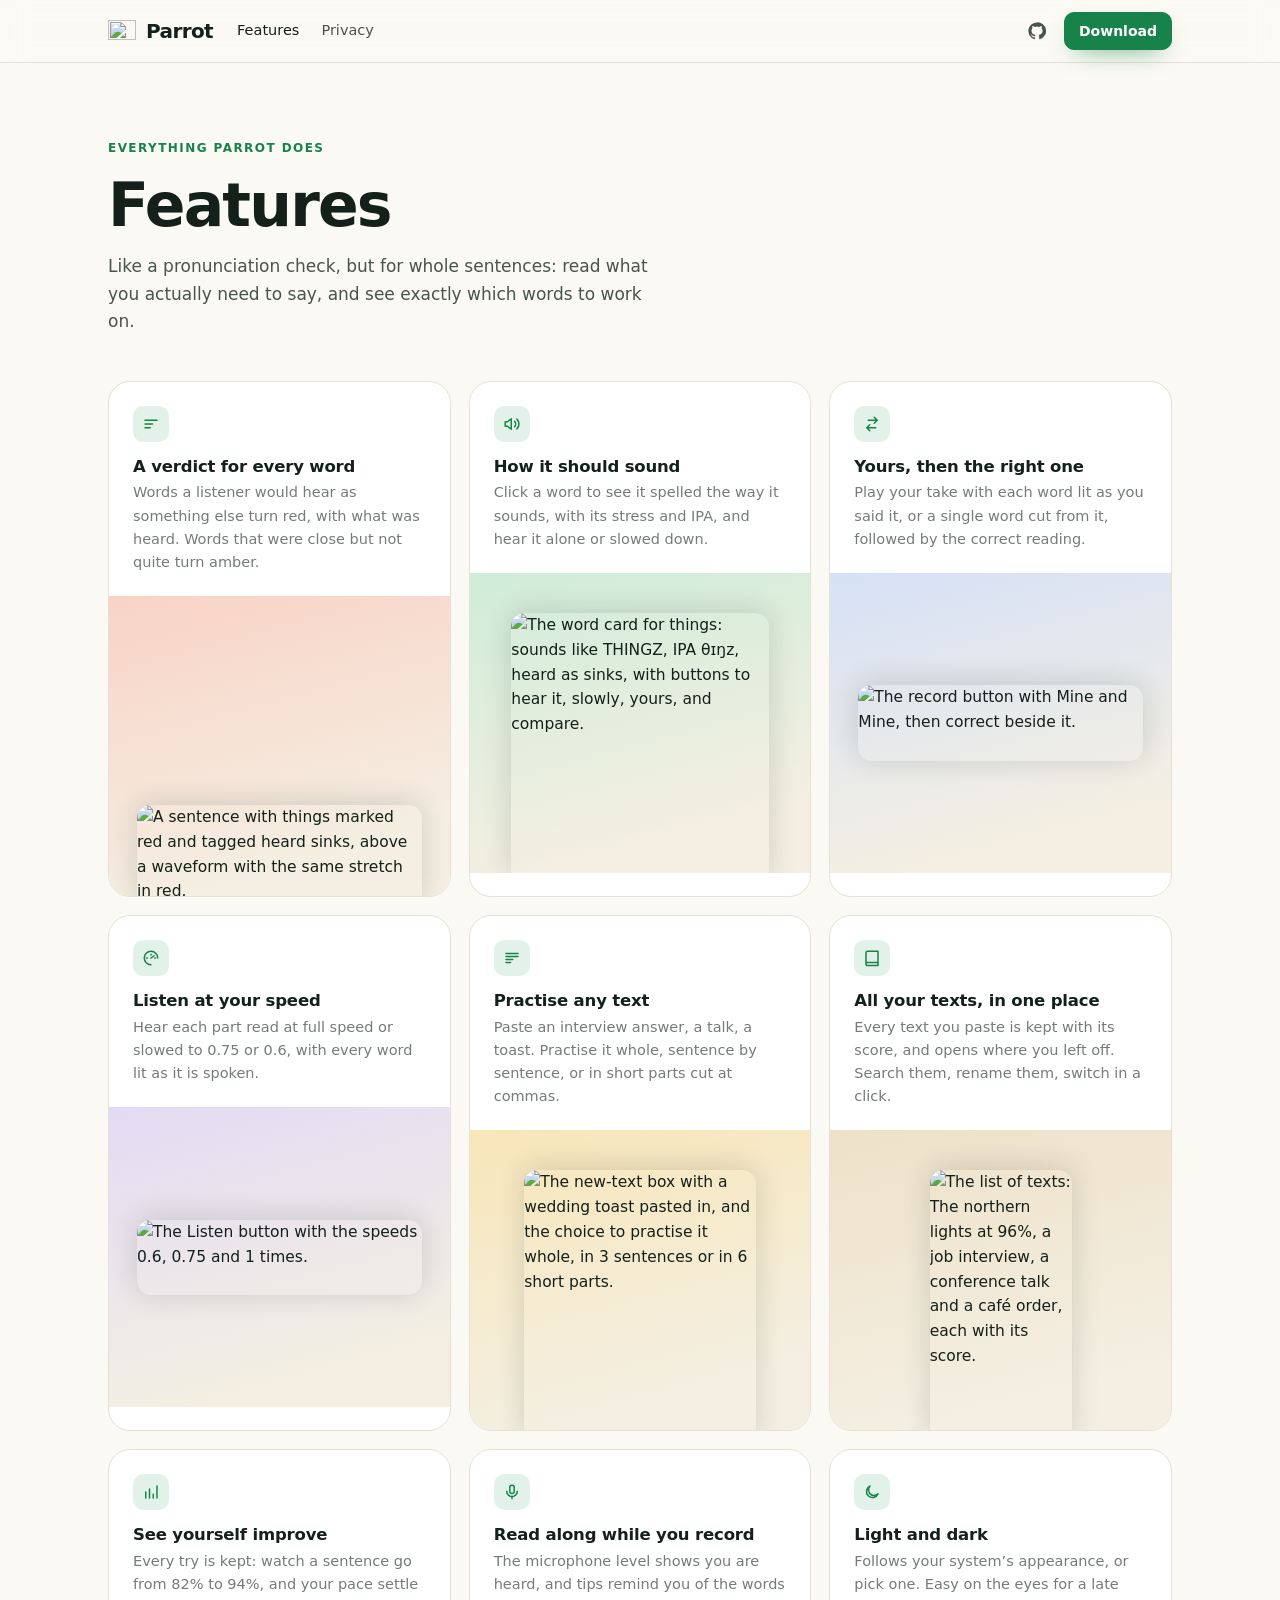
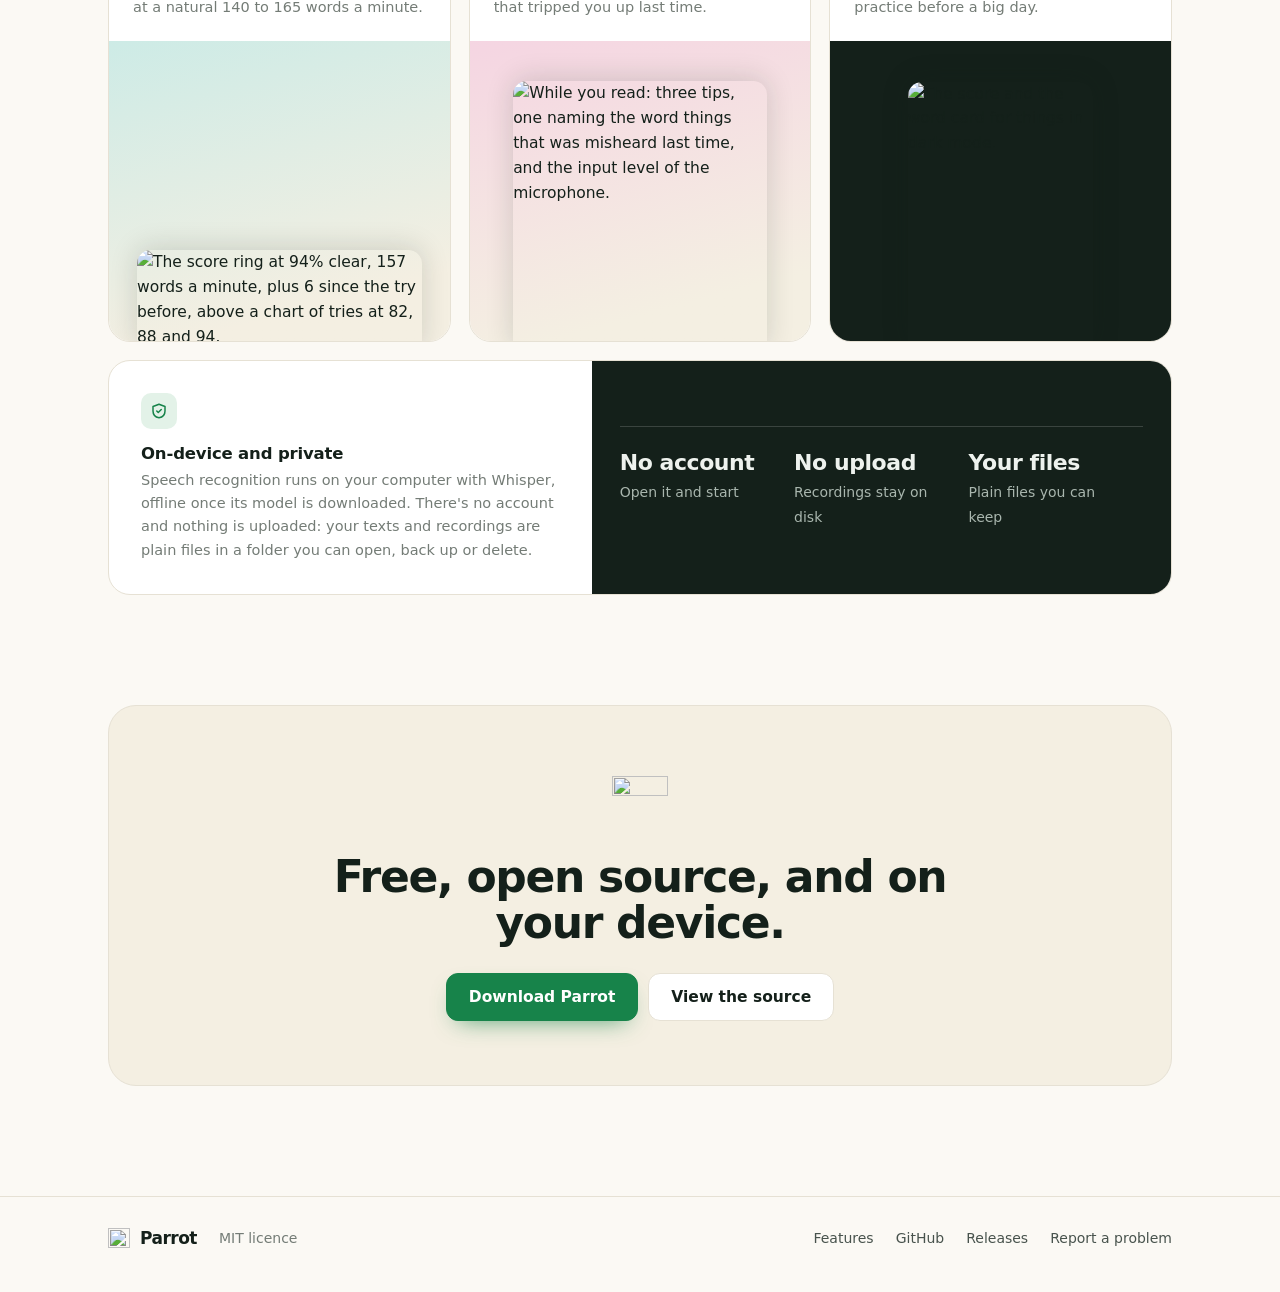
==== docs/features/index.html @ 2d0671bb "docs: Explain the first-open warnings on the site The installers are unsigned, so macOS Gatekeeper a" ====
<!doctype html>
<html lang="en">
<head>
<meta charset="utf-8">
<meta name="viewport" content="width=device-width, initial-scale=1">
<title>Features — Parrot</title>
<meta name="description" content="Everything Parrot does: a word-by-word check of your reading, how each word should sound, your take next to the correct one, any text you paste, your progress, and on-device transcription.">
<meta property="og:title" content="Parrot features">
<meta property="og:image" content="https://qwertymuzaffar.github.io/parrot/practice.webp">
<link rel="icon" type="image/png" href="../favicon.png">
<link rel="apple-touch-icon" href="../apple-touch-icon.png">
<link rel="preload" href="../fonts/dm-sans.woff2" as="font" type="font/woff2" crossorigin>
<link rel="stylesheet" href="../site.css?v=3">
</head>
<body>
<header class="nav">
  <div class="wrap">
    <a class="brand" href="../"><img src="../logo.svg" width="28" height="28" alt=""> Parrot</a>
    <nav class="links" aria-label="Main">
      <a href="./" aria-current="page">Features</a>
      <a href="../#private">Privacy</a>
    </nav>
    <div class="end">
      <a class="icon-link" href="https://github.com/qwertymuzaffar/parrot" aria-label="Parrot on GitHub">
        <svg width="18" height="18" viewBox="0 0 24 24" fill="currentColor" aria-hidden="true"><path d="M12 .5a11.5 11.5 0 0 0-3.64 22.41c.58.1.79-.25.79-.56v-2c-3.2.7-3.88-1.37-3.88-1.37-.53-1.33-1.28-1.69-1.28-1.69-1.05-.71.08-.7.08-.7 1.16.08 1.77 1.19 1.77 1.19 1.03 1.77 2.71 1.26 3.37.96.1-.75.4-1.26.73-1.55-2.56-.29-5.25-1.28-5.25-5.69 0-1.26.45-2.29 1.19-3.1-.12-.29-.52-1.46.11-3.05 0 0 .97-.31 3.17 1.18a11 11 0 0 1 5.77 0c2.2-1.49 3.17-1.18 3.17-1.18.63 1.59.23 2.76.11 3.05.74.81 1.19 1.84 1.19 3.1 0 4.42-2.69 5.39-5.26 5.68.41.36.78 1.06.78 2.14v3.17c0 .31.21.67.8.56A11.5 11.5 0 0 0 12 .5z"/></svg>
      </a>
      <a class="btn green small" href="../#download">Download</a>
    </div>
  </div>
</header>

<main class="wrap">
  <div class="page-head">
    <span class="eyebrow">Everything Parrot does</span>
    <h1>Features</h1>
    <p class="sub">Like a pronunciation check, but for whole sentences: read what you actually need to say, and see exactly which words to work on.</p>
  </div>

  <div class="cards">
    <article class="card">
      <div class="text">
        <div class="ico"><svg width="18" height="18" viewBox="0 0 24 24" fill="none" stroke="currentColor" stroke-width="2" stroke-linecap="round" stroke-linejoin="round" aria-hidden="true"><path d="M4 7h16M4 12h10M4 17h7"/></svg></div>
        <h3>A verdict for every word</h3>
        <p>Words a listener would hear as something else turn red, with what was heard. Words that were close but not quite turn amber.</p>
      </div>
      <div class="art coral"><img src="words.webp" width="1194 1164" height="" alt="A sentence with things marked red and tagged heard sinks, above a waveform with the same stretch in red." loading="lazy"></div>
    </article>
    <article class="card">
      <div class="text">
        <div class="ico"><svg width="18" height="18" viewBox="0 0 24 24" fill="none" stroke="currentColor" stroke-width="2" stroke-linecap="round" stroke-linejoin="round" aria-hidden="true"><path d="M11 5 6 9H3v6h3l5 4z"/><path d="M15.5 8.5a5 5 0 0 1 0 7M18.5 5.5a9 9 0 0 1 0 13"/></svg></div>
        <h3>How it should sound</h3>
        <p>Click a word to see it spelled the way it sounds, with its stress and IPA, and hear it alone or slowed down.</p>
      </div>
      <div class="art green"><img src="sounds.webp" width="1014" height="1056" alt="The word card for things: sounds like THINGZ, IPA θɪŋz, heard as sinks, with buttons to hear it, slowly, yours, and compare." loading="lazy"></div>
    </article>
    <article class="card">
      <div class="text">
        <div class="ico"><svg width="18" height="18" viewBox="0 0 24 24" fill="none" stroke="currentColor" stroke-width="2" stroke-linecap="round" stroke-linejoin="round" aria-hidden="true"><path d="M7 7h12m-4-4 4 4-4 4M17 17H5m4 4-4-4 4-4"/></svg></div>
        <h3>Yours, then the right one</h3>
        <p>Play your take with each word lit as you said it, or a single word cut from it, followed by the correct reading.</p>
      </div>
      <div class="art blue middle"><img src="compare.webp" width="1233" height="330" alt="The record button with Mine and Mine, then correct beside it." loading="lazy"></div>
    </article>
    <article class="card">
      <div class="text">
        <div class="ico"><svg width="18" height="18" viewBox="0 0 24 24" fill="none" stroke="currentColor" stroke-width="2" stroke-linecap="round" stroke-linejoin="round" aria-hidden="true"><path d="M12 21a9 9 0 1 1 9-9"/><path d="m12 12 4-3"/><path d="M12 7v1M7 12H6M17 12h1"/></svg></div>
        <h3>Listen at your speed</h3>
        <p>Hear each part read at full speed or slowed to 0.75 or 0.6, with every word lit as it is spoken.</p>
      </div>
      <div class="art lilac middle"><img src="speed.webp" width="870" height="228" alt="The Listen button with the speeds 0.6, 0.75 and 1 times." loading="lazy"></div>
    </article>
    <article class="card">
      <div class="text">
        <div class="ico"><svg width="18" height="18" viewBox="0 0 24 24" fill="none" stroke="currentColor" stroke-width="2" stroke-linecap="round" stroke-linejoin="round" aria-hidden="true"><path d="M4 6h16M4 10h16M4 14h9M4 18h6"/></svg></div>
        <h3>Practise any text</h3>
        <p>Paste an interview answer, a talk, a toast. Practise it whole, sentence by sentence, or in short parts cut at commas.</p>
      </div>
      <div class="art amber"><img src="texts.webp" width="1332" height="1542" alt="The new-text box with a wedding toast pasted in, and the choice to practise it whole, in 3 sentences or in 6 short parts." loading="lazy"></div>
    </article>
    <article class="card">
      <div class="text">
        <div class="ico"><svg width="18" height="18" viewBox="0 0 24 24" fill="none" stroke="currentColor" stroke-width="2" stroke-linecap="round" stroke-linejoin="round" aria-hidden="true"><path d="M4 19.5V5a2 2 0 0 1 2-2h14v15H6a2 2 0 0 0-2 2zm0 0A2 2 0 0 0 6 22h14v-4"/></svg></div>
        <h3>All your texts, in one place</h3>
        <p>Every text you paste is kept with its score, and opens where you left off. Search them, rename them, switch in a click.</p>
      </div>
      <div class="art sand"><img src="library.webp" width="705" height="1330" alt="The list of texts: The northern lights at 96%, a job interview, a conference talk and a café order, each with its score." loading="lazy"></div>
    </article>
    <article class="card">
      <div class="text">
        <div class="ico"><svg width="18" height="18" viewBox="0 0 24 24" fill="none" stroke="currentColor" stroke-width="2" stroke-linecap="round" stroke-linejoin="round" aria-hidden="true"><path d="M5 20V12M10 20V8M15 20v-5M20 20V4"/></svg></div>
        <h3>See yourself improve</h3>
        <p>Every try is kept: watch a sentence go from 82% to 94%, and your pace settle at a natural 140 to 165 words a minute.</p>
      </div>
      <div class="art teal"><img src="progress.webp" width="1014 883" height="" alt="The score ring at 94% clear, 157 words a minute, plus 6 since the try before, above a chart of tries at 82, 88 and 94." loading="lazy"></div>
    </article>
    <article class="card">
      <div class="text">
        <div class="ico"><svg width="18" height="18" viewBox="0 0 24 24" fill="none" stroke="currentColor" stroke-width="2" stroke-linecap="round" stroke-linejoin="round" aria-hidden="true"><rect x="9" y="3" width="6" height="11" rx="3"/><path d="M5 11a7 7 0 0 0 14 0M12 18v3"/></svg></div>
        <h3>Read along while you record</h3>
        <p>The microphone level shows you are heard, and tips remind you of the words that tripped you up last time.</p>
      </div>
      <div class="art pink"><img src="recording.webp" width="1014" height="1071" alt="While you read: three tips, one naming the word things that was misheard last time, and the input level of the microphone." loading="lazy"></div>
    </article>
    <article class="card">
      <div class="text">
        <div class="ico"><svg width="18" height="18" viewBox="0 0 24 24" fill="none" stroke="currentColor" stroke-width="2" stroke-linecap="round" stroke-linejoin="round" aria-hidden="true"><path d="M20 14.5A8 8 0 1 1 9.5 4a6.5 6.5 0 0 0 10.5 10.5z"/></svg></div>
        <h3>Light and dark</h3>
        <p>Follows your system’s appearance, or pick one. Easy on the eyes for a late practice before a big day.</p>
      </div>
      <div class="art night"><img src="dark.webp" width="1014" height="1464" alt="The score and the word card for things in dark mode." loading="lazy"></div>
    </article>
    <article class="card wide">
      <div class="text">
        <div class="ico"><svg width="18" height="18" viewBox="0 0 24 24" fill="none" stroke="currentColor" stroke-width="2" stroke-linecap="round" stroke-linejoin="round" aria-hidden="true"><path d="M12 3 4 6v6c0 5 3.4 8.3 8 9 4.6-.7 8-4 8-9V6z"/><path d="m9 12 2 2 4-4"/></svg></div>
        <h3>On-device and private</h3>
        <p>Speech recognition runs on your computer with Whisper, offline once its model is downloaded. There's no account and nothing is uploaded: your texts and recordings are plain files in a folder you can open, back up or delete.</p>
      </div>
      <div class="art night private">
        <div class="facts">
          <div><b>No account</b><span>Open it and start</span></div>
          <div><b>No upload</b><span>Recordings stay on disk</span></div>
          <div><b>Your files</b><span>Plain files you can keep</span></div>
        </div>
      </div>
    </article>
  </div>

  <div class="closing">
    <img src="../logo.svg" width="56" height="56" alt="">
    <h2>Free, open source, and on your device.</h2>
    <div class="actions">
      <a class="btn green" href="../#download">Download Parrot</a>
      <a class="btn" href="https://github.com/qwertymuzaffar/parrot">View the source</a>
    </div>
  </div>
</main>

<footer>
  <div class="wrap">
    <a class="brand" href="../"><img src="../logo.svg" width="22" height="22" alt=""> Parrot</a>
    <span>MIT licence</span>
    <span class="grow"></span>
    <a href="./">Features</a>
    <a href="https://github.com/qwertymuzaffar/parrot">GitHub</a>
    <a href="https://github.com/qwertymuzaffar/parrot/releases">Releases</a>
    <a href="https://github.com/qwertymuzaffar/parrot/issues">Report a problem</a>
  </div>
</footer>
</body>
</html>
---- docs/site.css ----
/* Parrot's site. The look comes from the logo: the cream of its tile, its green sound bars, and the red of a word
   that came out wrong. Quiet type (DM Sans, served with the site: no third-party requests), thin lines and one
   strong button; the product shows itself in a live demo. */

@font-face {
  font-family: 'DM Sans';
  src: url('fonts/dm-sans.woff2') format('woff2');
  font-weight: 100 1000;
  font-display: swap;
}

:root {
  --bg: #fbf9f4;
  --cream: #f4efe2;
  --surface: #ffffff;
  --ink: #14201a;
  --ink-2: #48534d;
  --muted: #747c76;
  --line: #e6e1d4;
  --green: #17834a;
  --green-ink: #ffffff;
  --green-soft: #e3f2e8;
  --red: #b3261e;
  --red-soft: #fce3e0;
  --amber: #e0a21a;
  --amber-soft: #fdf0cf;
  --now: #ffe27a;
  --band: #14201a;
  --band-ink: #eef2ee;
  --band-2: #a9b6ae;
  --display: 'DM Sans', system-ui, sans-serif;
  --font: 'DM Sans', system-ui, -apple-system, sans-serif;
  --mono: ui-monospace, SFMono-Regular, Menlo, monospace;
  color-scheme: light;
}
@media (prefers-color-scheme: dark) {
  :root {
    --bg: #0f1411;
    --cream: #161c18;
    --surface: #1b221d;
    --ink: #ecefec;
    --ink-2: #b6bfb9;
    --muted: #8a938d;
    --line: #2a322d;
    --green: #3cc777;
    --green-ink: #06200f;
    --green-soft: #16301f;
    --red: #ff8a80;
    --red-soft: #401b18;
    --amber: #e0a21a;
    --amber-soft: #3a2c0e;
    --band: #0a0d0b;
    --band-ink: #ecefec;
    --band-2: #8a938d;
    color-scheme: dark;
  }
}

* { box-sizing: border-box; }
html { scroll-behavior: smooth; }
body { margin: 0; background: var(--bg); color: var(--ink); font: 15.5px/1.6 var(--font); -webkit-font-smoothing: antialiased; }
a { color: inherit; }
img { display: block; max-width: 100%; height: auto; }
h1, h2, h3 { font-family: var(--display); font-weight: 600; letter-spacing: -0.03em; margin: 0; line-height: 1.06; }
.wrap { max-width: 1120px; margin: 0 auto; padding: 0 16px; }
@media (min-width: 720px) { .wrap { padding: 0 28px; } }
.eyebrow { display: inline-flex; align-items: center; gap: 8px; font-size: 12px; letter-spacing: 0.12em; text-transform: uppercase; color: var(--green); font-weight: 600; }
.sub { color: var(--ink-2); font-size: 17px; }

/* nav */
.nav { position: sticky; top: 0; z-index: 10; background: color-mix(in srgb, var(--bg) 85%, transparent); backdrop-filter: saturate(1.3) blur(12px); -webkit-backdrop-filter: saturate(1.3) blur(12px); border-bottom: 1px solid var(--line); }
.nav .wrap { display: flex; align-items: center; gap: 24px; height: 62px; }
.brand { display: flex; align-items: center; gap: 10px; text-decoration: none; font-family: var(--display); font-weight: 650; font-size: 20px; letter-spacing: -0.03em; }
.nav .links { display: flex; gap: 22px; }
.nav .links a { text-decoration: none; color: var(--ink-2); font-size: 14.5px; }
.nav .links a:hover, .nav .links a[aria-current] { color: var(--ink); }
.nav .end { margin-left: auto; display: flex; align-items: center; gap: 8px; }
.icon-link { display: grid; place-items: center; width: 38px; height: 38px; border-radius: 10px; color: var(--ink-2); }
.icon-link:hover { background: var(--cream); color: var(--ink); }
@media (max-width: 600px) { .nav .links { display: none; } }

/* buttons */
.btn { display: inline-flex; align-items: center; justify-content: center; gap: 9px; height: 48px; padding: 0 22px; border-radius: 12px; font-weight: 600; font-size: 15.5px; text-decoration: none; border: 1px solid var(--line); background: var(--surface); color: var(--ink); white-space: nowrap; transition: transform 0.15s, filter 0.15s, border-color 0.15s; cursor: pointer; }
.btn:hover { border-color: color-mix(in srgb, var(--ink) 30%, var(--line)); }
.btn.green { background: var(--green); border-color: var(--green); color: var(--green-ink); box-shadow: 0 10px 24px -12px color-mix(in srgb, var(--green) 80%, transparent); }
.btn.green:hover { filter: brightness(1.06); transform: translateY(-1px); }
.btn.small { height: 38px; padding: 0 14px; font-size: 14px; border-radius: 10px; }
.btn.dark { background: var(--ink); border-color: var(--ink); color: var(--bg); }

/* hero: words on the left, the live demo on the right */
.hero { display: grid; grid-template-columns: minmax(0, 1fr); gap: 48px; align-items: center; padding: 64px 0 40px; }
@media (min-width: 980px) { .hero { grid-template-columns: minmax(0, 0.92fr) minmax(0, 1.08fr); padding: 88px 0 150px; } }
.hero h1 { font-size: clamp(46px, 6.6vw, 76px); margin-top: 16px; }
.hero .sub { margin: 20px 0 0; max-width: 470px; font-size: clamp(16.5px, 1.8vw, 18.5px); }
.hero .actions { display: flex; flex-wrap: wrap; gap: 10px; margin-top: 30px; }
.hero .meta { display: flex; flex-wrap: wrap; gap: 6px 16px; margin-top: 18px; font-size: 13.5px; color: var(--muted); }
.hero .meta span { display: inline-flex; align-items: center; gap: 6px; }
.hero .meta i { width: 6px; height: 6px; border-radius: 50%; background: var(--green); }
.mark { position: relative; display: inline-block; background: var(--red-soft); box-shadow: inset 0 -4px 0 var(--red); border-radius: 12px; padding: 0 8px; }
.mark small { position: absolute; left: 6px; top: -20px; font: 600 12px/1.6 var(--font); letter-spacing: 0.01em; color: #fff; background: var(--red); border-radius: 7px; padding: 0 8px; white-space: nowrap; }
@media (prefers-color-scheme: dark) { .mark small { color: #2a0a08; } }

/* the live demo: the app's sentence card, playing a try */
.demo { position: relative; background: var(--surface); border: 1px solid var(--line); border-radius: 24px; padding: 26px 26px 22px; box-shadow: 0 1px 2px rgba(20, 32, 26, 0.05), 0 30px 70px -30px rgba(20, 32, 26, 0.35); }
.demo .top { display: flex; align-items: center; gap: 10px; font-size: 13px; color: var(--muted); min-height: 22px; }
.demo .top .dot { width: 9px; height: 9px; border-radius: 50%; background: var(--red); animation: blink 1s infinite; }
.demo .top b { color: var(--ink); font-weight: 600; }
.demo .top .grow { flex: 1; }
.demo .ring { display: none; align-items: center; gap: 8px; font-weight: 600; color: var(--green); }
.demo.done .ring { display: inline-flex; }
.demo.done .top .dot { display: none; }
@keyframes blink { 50% { opacity: 0.25; } }
.demo .sentence { font-family: var(--display); font-size: clamp(22px, 2.5vw, 29px); font-weight: 500; line-height: 1.55; letter-spacing: -0.015em; margin: 26px 0 18px; display: flex; flex-wrap: wrap; gap: 4px 6px; }
.demo .w { position: relative; border-radius: 8px; padding: 0 3px; cursor: pointer; transition: background 0.15s, box-shadow 0.15s; }
.demo .w:hover { background: var(--cream); }
.demo .w.now { background: var(--now); color: #14201a; }
.demo .w.unclear { background: var(--amber-soft); box-shadow: inset 0 -3px 0 var(--amber); }
.demo .w.wrong { background: var(--red-soft); box-shadow: inset 0 -3px 0 var(--red); }
.demo .w .tag { position: absolute; left: -2px; top: -17px; font: 700 11px/1.5 var(--font); color: #fff; background: var(--red); border-radius: 6px; padding: 0 7px; white-space: nowrap; opacity: 0; transform: translateY(4px); transition: opacity 0.25s, transform 0.25s; pointer-events: none; }
.demo .w.wrong .tag { opacity: 1; transform: none; }
@media (prefers-color-scheme: dark) { .demo .w .tag { color: #2a0a08; } }
.demo .bars { display: flex; align-items: center; gap: 3px; height: 46px; }
.demo .bars span { flex: 1; min-width: 2px; height: 6px; border-radius: 3px; background: var(--line); transition: height 0.12s, background 0.3s; }
.demo .bars span.live { background: var(--green); }
.demo .bars span.took { background: color-mix(in srgb, var(--muted) 45%, var(--line)); }
.demo .bars span.bad { background: var(--red); }
.demo .bars span.off { background: var(--amber); }
.demo .card { position: absolute; right: 22px; top: calc(100% - 22px); width: 250px; background: var(--surface); border: 1px solid var(--line); border-radius: 18px; padding: 16px 18px; box-shadow: 0 24px 50px -20px rgba(20, 32, 26, 0.45); opacity: 0; transform: translateY(10px) scale(0.98); transition: opacity 0.3s, transform 0.3s; pointer-events: none; }
.demo.carded .card { opacity: 1; transform: none; pointer-events: auto; }
.demo .card .h { display: flex; align-items: center; gap: 8px; }
.demo .card .h b { font-family: var(--display); font-size: 24px; letter-spacing: -0.02em; }
.demo .card .pill { font-size: 11.5px; font-weight: 700; color: var(--red); background: var(--red-soft); border-radius: 99px; padding: 1px 8px; }
.demo .card .k { margin-top: 8px; font-size: 11px; letter-spacing: 0.08em; text-transform: uppercase; color: var(--muted); font-weight: 600; }
.demo .card .s { font-size: 21px; font-weight: 500; }
.demo .card .s strong { color: var(--green); font-weight: 800; }
.demo .card .ipa { color: var(--muted); font-size: 14px; }
.demo .card button { margin-top: 10px; width: 100%; height: 38px; border-radius: 10px; border: 0; background: var(--green); color: var(--green-ink); font: 600 14px var(--font); display: inline-flex; align-items: center; justify-content: center; gap: 8px; cursor: pointer; }
@media (max-width: 979px) { .demo { margin-bottom: 170px; } .demo .card { right: 12px; } }

/* the logo's sound bars, as a divider */
.wave { height: 40px; background: url('wave.svg') center / 100% 100% no-repeat; opacity: 0.8; }

/* the real app */
.shot { padding: 56px 0 0; }
.shot .frame { border-radius: 22px; padding: 12px; background: var(--cream); border: 1px solid var(--line); }
.shot .frame img { border-radius: 14px; box-shadow: 0 20px 50px -24px rgba(20, 32, 26, 0.4); }
.legend { display: grid; grid-template-columns: repeat(auto-fit, minmax(220px, 1fr)); gap: 14px 28px; margin-top: 22px; font-size: 14.5px; color: var(--ink-2); }
.legend div { display: flex; gap: 10px; align-items: baseline; }
.legend i { flex-shrink: 0; width: 12px; height: 12px; border-radius: 4px; transform: translateY(1px); }
.legend .r { background: var(--red); } .legend .a { background: var(--amber); } .legend .g { background: var(--green); }

/* features as alternating rows */
.rows { padding-top: 110px; display: flex; flex-direction: column; gap: 96px; }
.row { display: grid; grid-template-columns: minmax(0, 1fr); gap: 32px; align-items: center; }
@media (min-width: 900px) { .row { grid-template-columns: minmax(0, 1fr) minmax(0, 1fr); gap: 64px; } .row.flip .pic { order: 2; } }
.row h2 { font-size: clamp(30px, 3.6vw, 40px); margin-top: 12px; }
.row p { color: var(--ink-2); margin: 14px 0 0; font-size: 16.5px; max-width: 470px; }
.row ul { list-style: none; padding: 0; margin: 18px 0 0; display: flex; flex-direction: column; gap: 8px; color: var(--ink-2); font-size: 15px; }
.row li { display: flex; gap: 10px; }
.row li::before { content: ''; flex-shrink: 0; width: 18px; height: 18px; margin-top: 3px; border-radius: 6px; background: var(--green-soft) url("data:image/svg+xml,%3Csvg xmlns='http://www.w3.org/2000/svg' viewBox='0 0 24 24' fill='none' stroke='%2317834a' stroke-width='3.2' stroke-linecap='round' stroke-linejoin='round'%3E%3Cpath d='m5 12 5 5 9-10'/%3E%3C/svg%3E") center / 12px no-repeat; }
.row .pic { background: var(--cream); border: 1px solid var(--line); border-radius: 24px; padding: 34px; display: grid; place-items: center; min-height: 340px; }
.row .pic img { max-height: 420px; width: auto; border-radius: 14px; box-shadow: 0 22px 50px -26px rgba(20, 32, 26, 0.45); }
.more { display: inline-flex; align-items: center; gap: 8px; margin-top: 64px; font-weight: 600; text-decoration: none; color: var(--green); }
.more:hover { text-decoration: underline; }

/* private by design */
.band { margin-top: 120px; background: var(--band); color: var(--band-ink); }
.band .wrap { padding-top: 72px; padding-bottom: 72px; display: grid; grid-template-columns: minmax(0, 1fr); gap: 36px; }
@media (min-width: 900px) { .band .wrap { grid-template-columns: minmax(0, 1fr) minmax(0, 1.2fr); align-items: end; } }
.band .eyebrow { color: #6fe09e; }
.band h2 { font-size: clamp(32px, 4.2vw, 46px); margin-top: 12px; color: var(--band-ink); }
.band p { color: var(--band-2); margin: 14px 0 0; font-size: 16.5px; max-width: 440px; }
.facts { display: grid; grid-template-columns: repeat(auto-fit, minmax(160px, 1fr)); gap: 0; border-top: 1px solid rgba(255, 255, 255, 0.14); }
.facts div { padding: 18px 18px 0 0; }
.facts b { display: block; font-family: var(--display); font-size: 22px; font-weight: 600; letter-spacing: -0.02em; }
.facts span { color: var(--band-2); font-size: 14px; }
.band .wave { margin-top: 0; opacity: 0.5; }

/* download */
.download { padding-top: 110px; }
.download .head { display: flex; flex-wrap: wrap; align-items: end; justify-content: space-between; gap: 16px; }
.download h2 { font-size: clamp(32px, 4.2vw, 46px); margin-top: 12px; }
.download .head p { color: var(--ink-2); margin: 0; max-width: 420px; }
.os-list { margin-top: 34px; display: flex; flex-direction: column; border-top: 1px solid var(--line); }
.os-row { display: grid; grid-template-columns: minmax(0, 1fr); gap: 14px; align-items: center; padding: 22px 0; border-bottom: 1px solid var(--line); }
@media (min-width: 760px) { .os-row { grid-template-columns: 220px minmax(0, 1fr) auto; } }
.os-row h3 { display: flex; align-items: center; gap: 10px; font-size: 24px; }
.os-row .req { color: var(--muted); font-size: 14px; }
.os-row .files { display: flex; flex-wrap: wrap; gap: 8px; }
.os-row.me { background: linear-gradient(90deg, var(--green-soft), transparent 70%); margin: 0 -16px; padding-left: 16px; padding-right: 16px; border-radius: 0; }
.os-row.me .you { display: inline-block; }
.you { display: none; font-size: 11px; font-weight: 700; letter-spacing: 0.06em; text-transform: uppercase; color: var(--green); margin-left: 4px; }
.first-open { margin-top: 22px; padding: 18px 20px; background: var(--cream); border: 1px solid var(--line); border-radius: 16px; font-size: 14.5px; color: var(--ink-2); }
.first-open h3 { font-family: var(--font); font-size: 15.5px; letter-spacing: -0.01em; color: var(--ink); }
.first-open p { margin: 6px 0 0; }
.first-open ul { margin: 8px 0 0; padding-left: 20px; }
.first-open li + li { margin-top: 4px; }
.first-open b { color: var(--ink); font-weight: 600; }
.release-note { margin-top: 18px; font-size: 14px; color: var(--muted); }
.release-note a { color: var(--ink-2); }

/* closing */
.closing { margin-top: 110px; text-align: center; padding: 70px 24px 64px; background: var(--cream); border: 1px solid var(--line); border-radius: 28px; display: flex; flex-direction: column; align-items: center; }
.closing img { margin-bottom: 22px; }
.closing h2 { font-size: clamp(30px, 4.2vw, 44px); max-width: 640px; }
.closing .actions { display: flex; flex-wrap: wrap; justify-content: center; gap: 10px; margin-top: 26px; }

/* features page: cards with the app on a colour field */
.page-head { padding: 72px 0 0; }
.page-head h1 { font-size: clamp(42px, 6vw, 60px); margin-top: 14px; }
.page-head .sub { margin-top: 16px; max-width: 560px; }
.cards { display: grid; grid-template-columns: repeat(auto-fit, minmax(320px, 1fr)); gap: 18px; margin-top: 46px; }
.card { border: 1px solid var(--line); border-radius: 22px; overflow: hidden; display: flex; flex-direction: column; background: var(--surface); }
.card .text { padding: 24px 24px 22px; }
.card .ico { width: 36px; height: 36px; border-radius: 10px; background: var(--green-soft); color: var(--green); display: grid; place-items: center; }
.card h3 { font-family: var(--font); font-weight: 600; letter-spacing: -0.01em; font-size: 16.5px; margin-top: 16px; }
.card p { color: var(--muted); margin: 6px 0 0; font-size: 14.5px; }
.card .art { position: relative; height: 300px; display: flex; align-items: flex-end; justify-content: center; padding: 0 28px; overflow: hidden; --amt: 100%;
  background: linear-gradient(165deg, color-mix(in srgb, var(--tint) var(--amt), var(--cream)) 0%, var(--cream) 82%); }
@media (prefers-color-scheme: dark) { .card .art { --amt: 22%; } }
/* the logo's sound bars, faint behind each picture */
.card .art::before { content: ''; position: absolute; left: 0; right: 0; top: 50%; height: 46px; transform: translateY(-50%); background: url('wave.svg') center / 100% 100% no-repeat; opacity: 0.35; }
.card .art img { position: relative; max-height: 268px; width: auto; border-radius: 14px 14px 0 0; box-shadow: 0 -2px 28px rgba(20, 32, 26, 0.16); margin-bottom: -8px; }
.card .art.middle { align-items: center; }
.card .art.middle img { border-radius: 14px; margin: 0; max-height: 250px; max-width: 100%; }
/* a soft tint per feature, fading into the cream of the logo's tile */
.art.coral { --tint: #f8d3c6; }
.art.green { --tint: #cfecd9; }
.art.blue { --tint: #d6e1f6; }
.art.amber { --tint: #f8e6b8; }
.art.teal { --tint: #cdebe6; }
.art.pink { --tint: #f5d5e2; }
.art.lilac { --tint: #e2dbf4; }
.art.sand { --tint: #eee1c8; }
.card .art.night { background: #14201a; }
.card .art.night::before { opacity: 0.5; }
/* the privacy card spans the rest of its row, its facts on the dark band */
/* the privacy card closes the grid on a row of its own: text on the left, the facts on the dark band */
.card.wide { grid-column: 1 / -1; }
@media (min-width: 860px) { .card.wide { flex-direction: row; } .card.wide .text { flex: 1; padding: 32px; align-self: center; } .card.wide .art { flex: 1.25; height: auto; min-height: 220px; } }
.card .art.private { align-items: center; padding: 28px; color: #eef2ee; }
.card .art.private .facts { position: relative; width: 100%; border-top-color: rgba(255, 255, 255, 0.16); }
.card .art.private .facts span { color: #a9b6ae; }
.card .art.private::before { top: auto; bottom: 14px; transform: none; }

/* footer */
footer { margin-top: 110px; border-top: 1px solid var(--line); }
footer .wrap { display: flex; flex-wrap: wrap; align-items: center; gap: 12px 22px; padding-top: 28px; padding-bottom: 40px; font-size: 14px; color: var(--muted); }
footer .grow { flex: 1; }
footer a { text-decoration: none; color: var(--ink-2); }
footer a:hover { color: var(--ink); }
footer .brand { font-size: 17px; color: var(--ink); }

@media (prefers-reduced-motion: reduce) {
  *, *::before, *::after { transition: none !important; animation: none !important; }
}
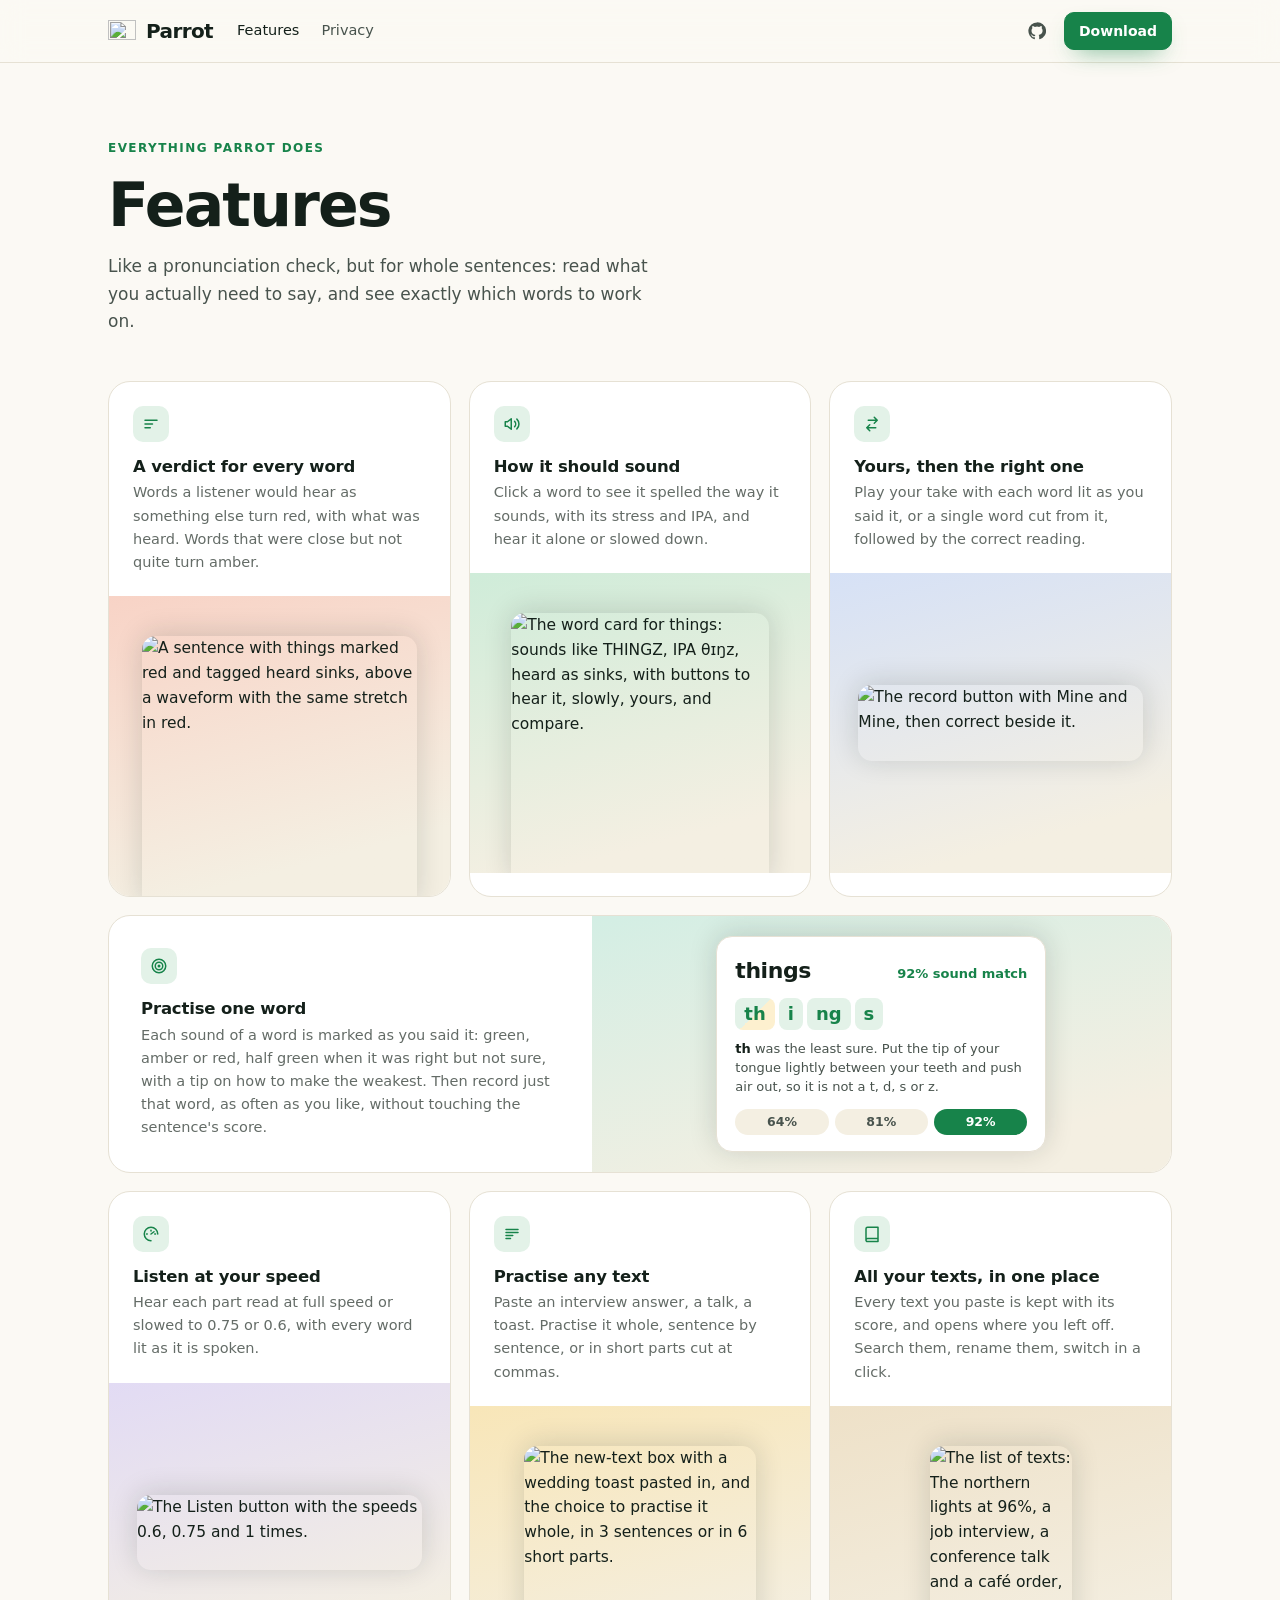
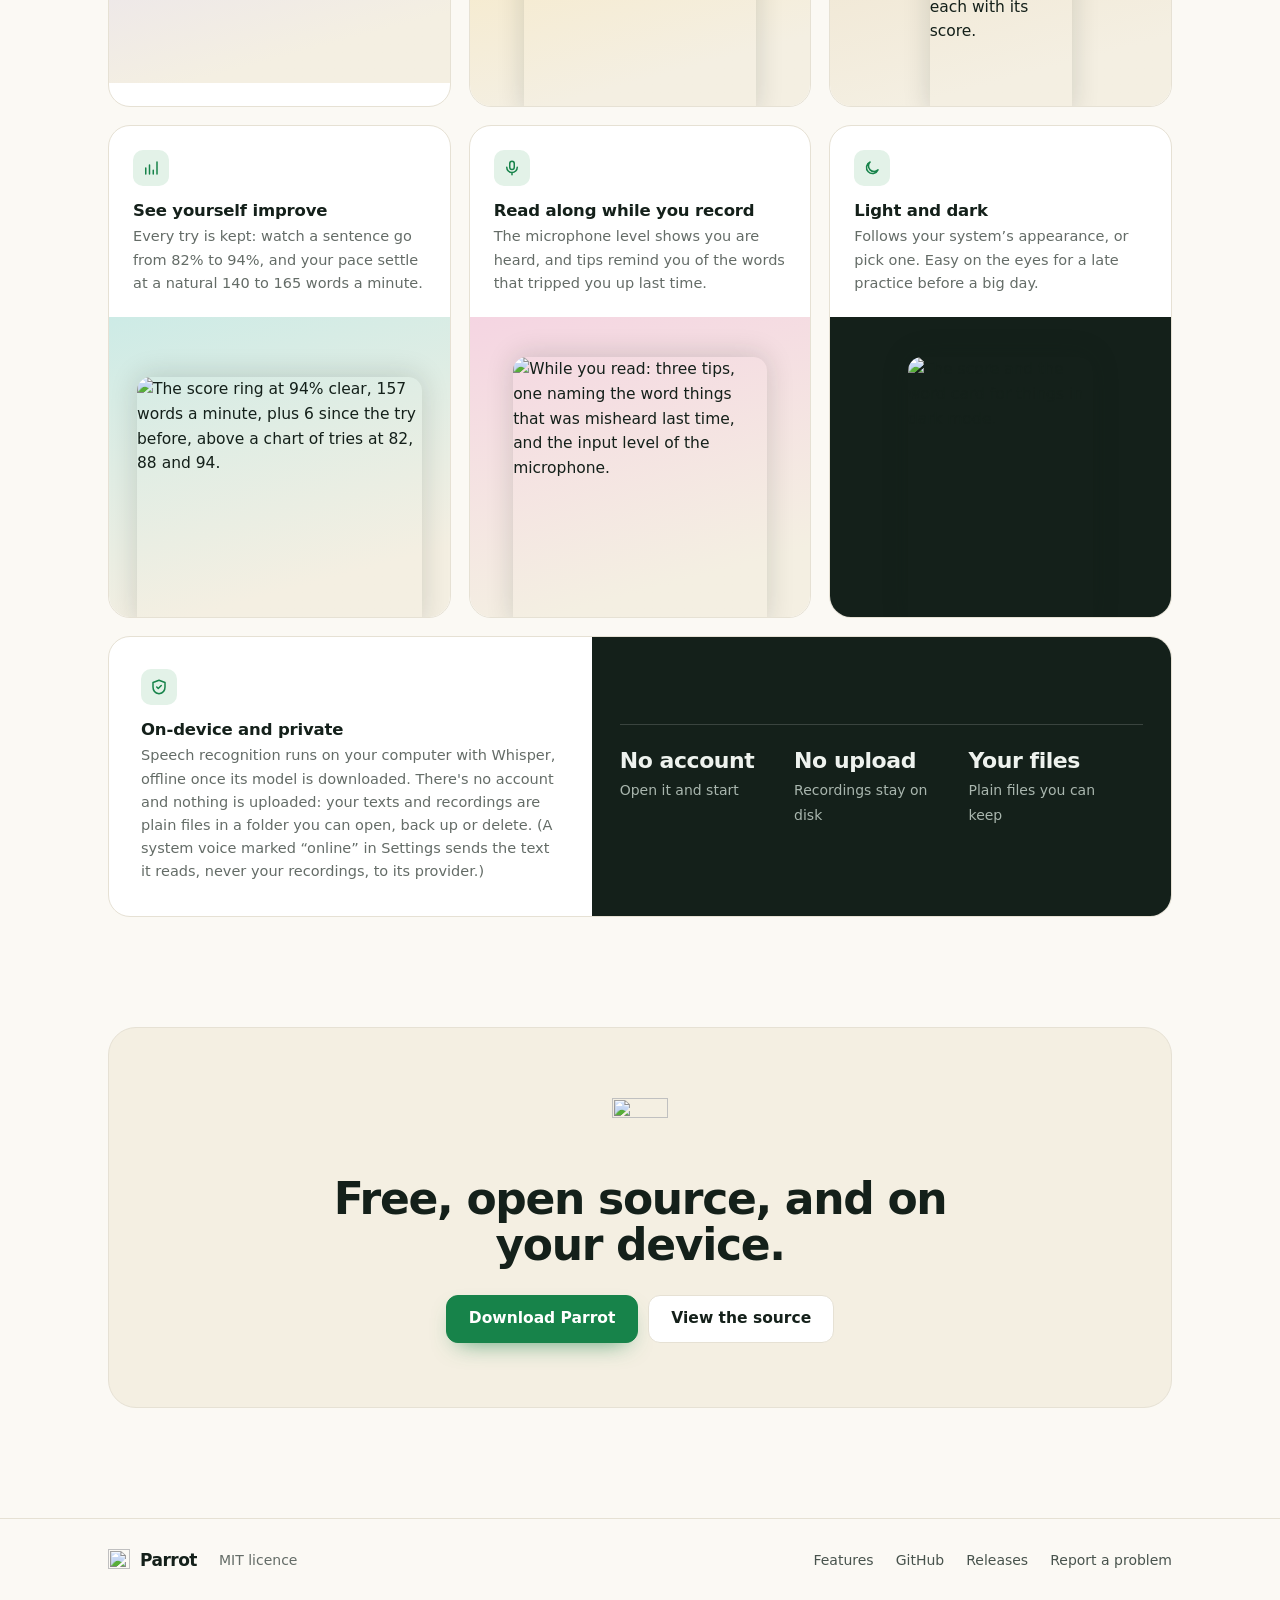
==== commit 900dd59f: "docs: Bring the website up to date with 0.2.0 Word practice, sound tips and half-green sounds landed" ====
--- a/docs/features/index.html
+++ b/docs/features/index.html
@@ -4,9 +4,14 @@
 <meta charset="utf-8">
 <meta name="viewport" content="width=device-width, initial-scale=1">
 <title>Features — Parrot</title>
-<meta name="description" content="Everything Parrot does: a word-by-word check of your reading, how each word should sound, your take next to the correct one, any text you paste, your progress, and on-device transcription.">
+<meta name="description" content="Everything Parrot does: a word-by-word check of your reading, how each word should sound, practice on a single word, your take next to the correct one, any text you paste, your progress, and on-device transcription.">
+<link rel="canonical" href="https://qwertymuzaffar.github.io/parrot/features/">
+<meta property="og:type" content="website">
+<meta property="og:url" content="https://qwertymuzaffar.github.io/parrot/features/">
 <meta property="og:title" content="Parrot features">
+<meta property="og:description" content="A verdict for every word you read aloud, how it should sound, and practice on the words that trip you up. Free, open source, on-device.">
 <meta property="og:image" content="https://qwertymuzaffar.github.io/parrot/practice.webp">
+<meta name="twitter:card" content="summary_large_image">
 <link rel="icon" type="image/png" href="../favicon.png">
 <link rel="apple-touch-icon" href="../apple-touch-icon.png">
 <link rel="preload" href="../fonts/dm-sans.woff2" as="font" type="font/woff2" crossorigin>
@@ -43,7 +48,7 @@
         <h3>A verdict for every word</h3>
         <p>Words a listener would hear as something else turn red, with what was heard. Words that were close but not quite turn amber.</p>
       </div>
-      <div class="art coral"><img src="words.webp" width="1194 1164" height="" alt="A sentence with things marked red and tagged heard sinks, above a waveform with the same stretch in red." loading="lazy"></div>
+      <div class="art coral"><img src="words.webp" width="1194" height="1164" alt="A sentence with things marked red and tagged heard sinks, above a waveform with the same stretch in red." loading="lazy"></div>
     </article>
     <article class="card">
       <div class="text">
@@ -60,6 +65,21 @@
         <p>Play your take with each word lit as you said it, or a single word cut from it, followed by the correct reading.</p>
       </div>
       <div class="art blue middle"><img src="compare.webp" width="1233" height="330" alt="The record button with Mine and Mine, then correct beside it." loading="lazy"></div>
+    </article>
+    <article class="card wide">
+      <div class="text">
+        <div class="ico"><svg width="18" height="18" viewBox="0 0 24 24" fill="none" stroke="currentColor" stroke-width="2" stroke-linecap="round" stroke-linejoin="round" aria-hidden="true"><circle cx="12" cy="12" r="9"/><circle cx="12" cy="12" r="5"/><circle cx="12" cy="12" r="1"/></svg></div>
+        <h3>Practise one word</h3>
+        <p>Each sound of a word is marked as you said it: green, amber or red, half green when it was right but not sure, with a tip on how to make the weakest. Then record just that word, as often as you like, without touching the sentence's score.</p>
+      </div>
+      <div class="art mint middle">
+        <div class="mini" role="img" aria-label="The word card for things after three tries of the word alone: 64, 81 and 92 percent sound match. Its sounds th, i, ng and s are green, th only half green, with a tip on how to say th.">
+          <div class="top"><b>things</b><span>92% sound match</span></div>
+          <div class="units"><span class="fair">th</span><span>i</span><span>ng</span><span>s</span></div>
+          <p><b>th</b> was the least sure. Put the tip of your tongue lightly between your teeth and push air out, so it is not a t, d, s or z.</p>
+          <div class="tries"><span>64%</span><span>81%</span><span class="last">92%</span></div>
+        </div>
+      </div>
     </article>
     <article class="card">
       <div class="text">
@@ -91,7 +111,7 @@
         <h3>See yourself improve</h3>
         <p>Every try is kept: watch a sentence go from 82% to 94%, and your pace settle at a natural 140 to 165 words a minute.</p>
       </div>
-      <div class="art teal"><img src="progress.webp" width="1014 883" height="" alt="The score ring at 94% clear, 157 words a minute, plus 6 since the try before, above a chart of tries at 82, 88 and 94." loading="lazy"></div>
+      <div class="art teal"><img src="progress.webp" width="1014" height="883" alt="The score ring at 94% clear, 157 words a minute, plus 6 since the try before, above a chart of tries at 82, 88 and 94." loading="lazy"></div>
     </article>
     <article class="card">
       <div class="text">
@@ -113,7 +133,7 @@
       <div class="text">
         <div class="ico"><svg width="18" height="18" viewBox="0 0 24 24" fill="none" stroke="currentColor" stroke-width="2" stroke-linecap="round" stroke-linejoin="round" aria-hidden="true"><path d="M12 3 4 6v6c0 5 3.4 8.3 8 9 4.6-.7 8-4 8-9V6z"/><path d="m9 12 2 2 4-4"/></svg></div>
         <h3>On-device and private</h3>
-        <p>Speech recognition runs on your computer with Whisper, offline once its model is downloaded. There's no account and nothing is uploaded: your texts and recordings are plain files in a folder you can open, back up or delete.</p>
+        <p>Speech recognition runs on your computer with Whisper, offline once its model is downloaded. There's no account and nothing is uploaded: your texts and recordings are plain files in a folder you can open, back up or delete. (A system voice marked “online” in Settings sends the text it reads, never your recordings, to its provider.)</p>
       </div>
       <div class="art night private">
         <div class="facts">
--- a/docs/site.css
+++ b/docs/site.css
@@ -15,7 +15,7 @@
   --surface: #ffffff;
   --ink: #14201a;
   --ink-2: #48534d;
-  --muted: #747c76;
+  --muted: #646c67; /* 5.1:1 on --bg, 4.7:1 on --cream and --green-soft */
   --line: #e6e1d4;
   --green: #17834a;
   --green-ink: #ffffff;
@@ -113,6 +113,7 @@
 .demo .sentence { font-family: var(--display); font-size: clamp(22px, 2.5vw, 29px); font-weight: 500; line-height: 1.55; letter-spacing: -0.015em; margin: 26px 0 18px; display: flex; flex-wrap: wrap; gap: 4px 6px; }
 .demo .w { position: relative; border-radius: 8px; padding: 0 3px; cursor: pointer; transition: background 0.15s, box-shadow 0.15s; }
 .demo .w:hover { background: var(--cream); }
+.demo .w:focus-visible { outline: 2px solid var(--green); outline-offset: 2px; }
 .demo .w.now { background: var(--now); color: #14201a; }
 .demo .w.unclear { background: var(--amber-soft); box-shadow: inset 0 -3px 0 var(--amber); }
 .demo .w.wrong { background: var(--red-soft); box-shadow: inset 0 -3px 0 var(--red); }
@@ -232,8 +233,22 @@
 .art.pink { --tint: #f5d5e2; }
 .art.lilac { --tint: #e2dbf4; }
 .art.sand { --tint: #eee1c8; }
+.art.mint { --tint: #d3eee4; }
 .card .art.night { background: #14201a; }
 .card .art.night::before { opacity: 0.5; }
+/* a word card drawn in HTML: the sounds of a word, a tip, and tries of the word alone */
+.mini { position: relative; width: 100%; max-width: 330px; background: var(--surface); border: 1px solid var(--line); border-radius: 16px; padding: 16px 18px; box-shadow: 0 -2px 28px rgba(20, 32, 26, 0.16); }
+.mini .top { display: flex; align-items: baseline; justify-content: space-between; gap: 10px; }
+.mini .top b { font-family: var(--display); font-size: 22px; letter-spacing: -0.02em; }
+.mini .top span { font-size: 13px; font-weight: 600; color: var(--green); }
+.mini .units { display: flex; gap: 4px; margin-top: 10px; }
+.mini .units span { font-size: 18px; font-weight: 600; line-height: 1; padding: 7px 9px; border-radius: 8px; background: var(--green-soft); color: var(--green); }
+.mini .units .fair { background: linear-gradient(135deg, var(--green-soft) 50%, var(--amber-soft) 50%); }
+.card .mini p { margin: 10px 0 0; font-size: 13px; line-height: 1.45; color: var(--ink-2); }
+.mini p b { color: var(--ink); }
+.mini .tries { display: flex; gap: 6px; margin-top: 12px; }
+.mini .tries span { flex: 1; text-align: center; font-size: 12.5px; font-weight: 600; padding: 3px 0; border-radius: 99px; background: var(--cream); color: var(--ink-2); }
+.mini .tries .last { background: var(--green); color: var(--green-ink); }
 /* the privacy card spans the rest of its row, its facts on the dark band */
 /* the privacy card closes the grid on a row of its own: text on the left, the facts on the dark band */
 .card.wide { grid-column: 1 / -1; }
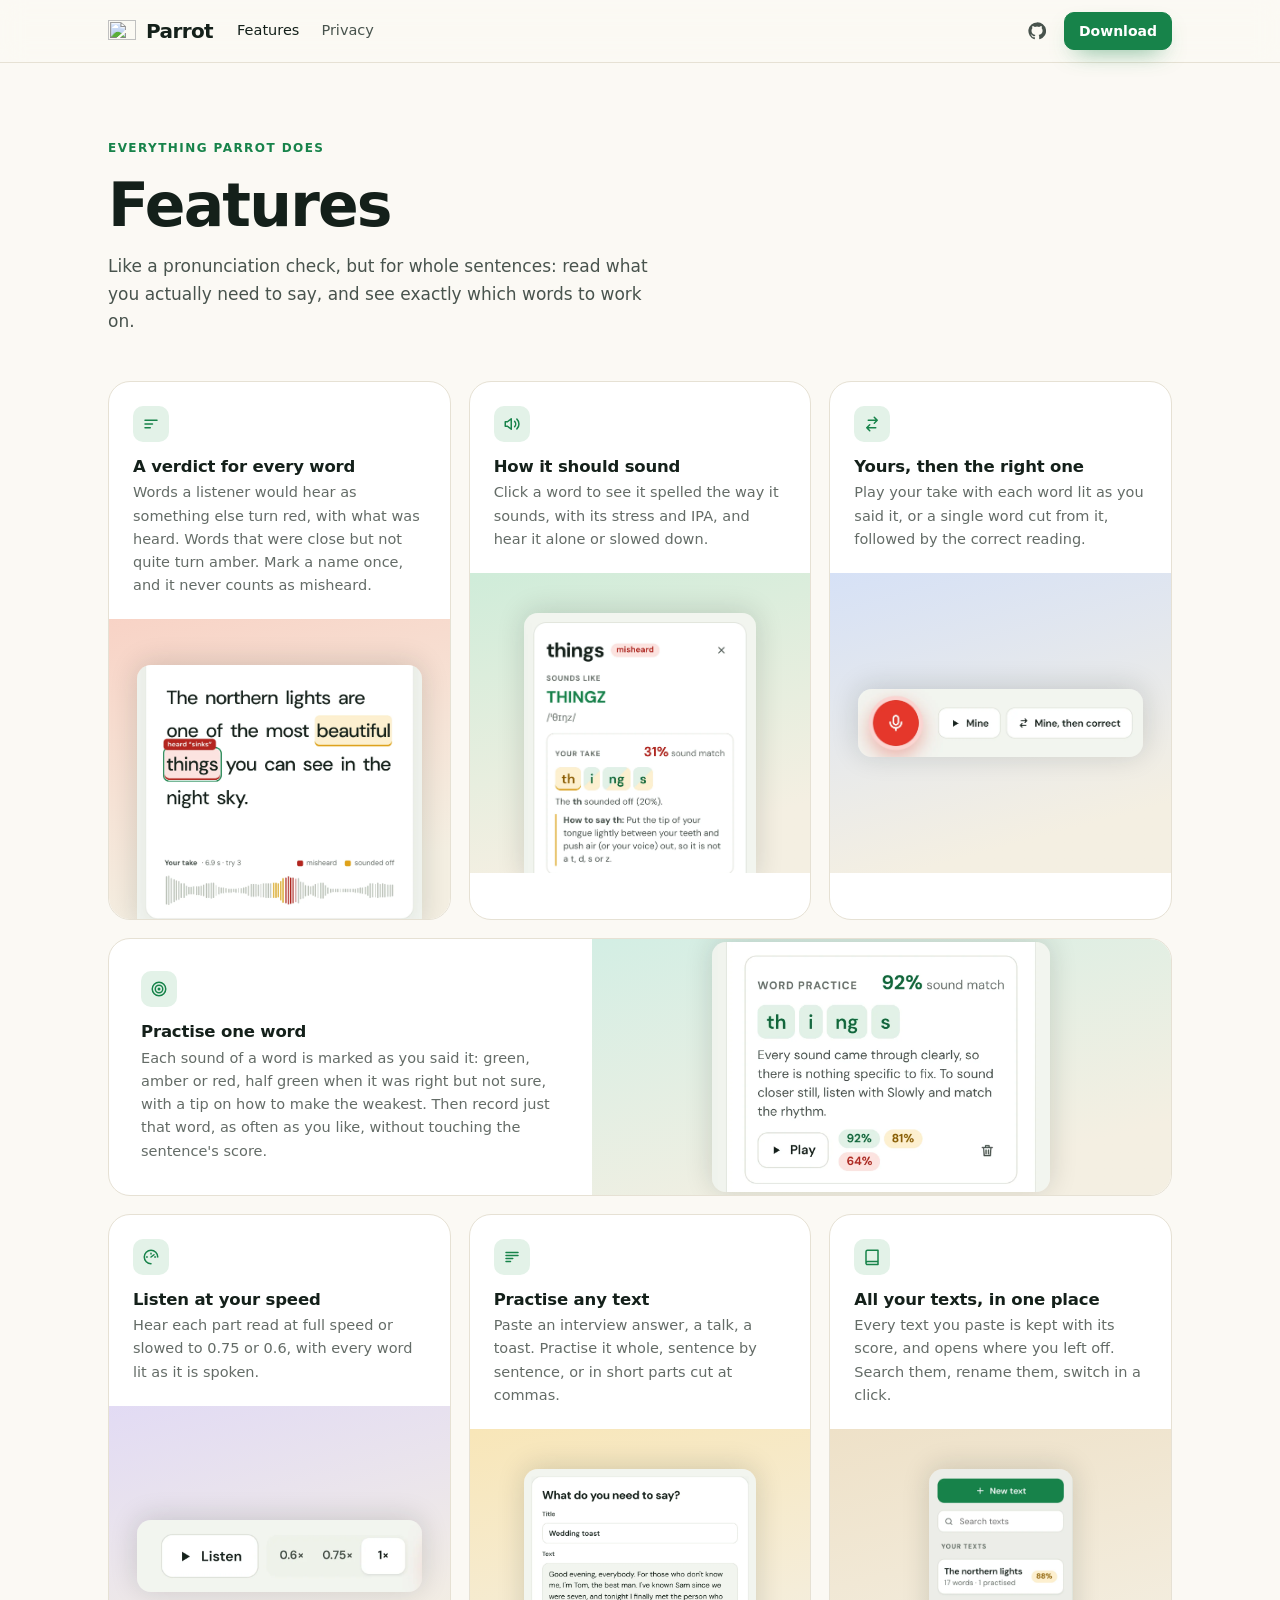
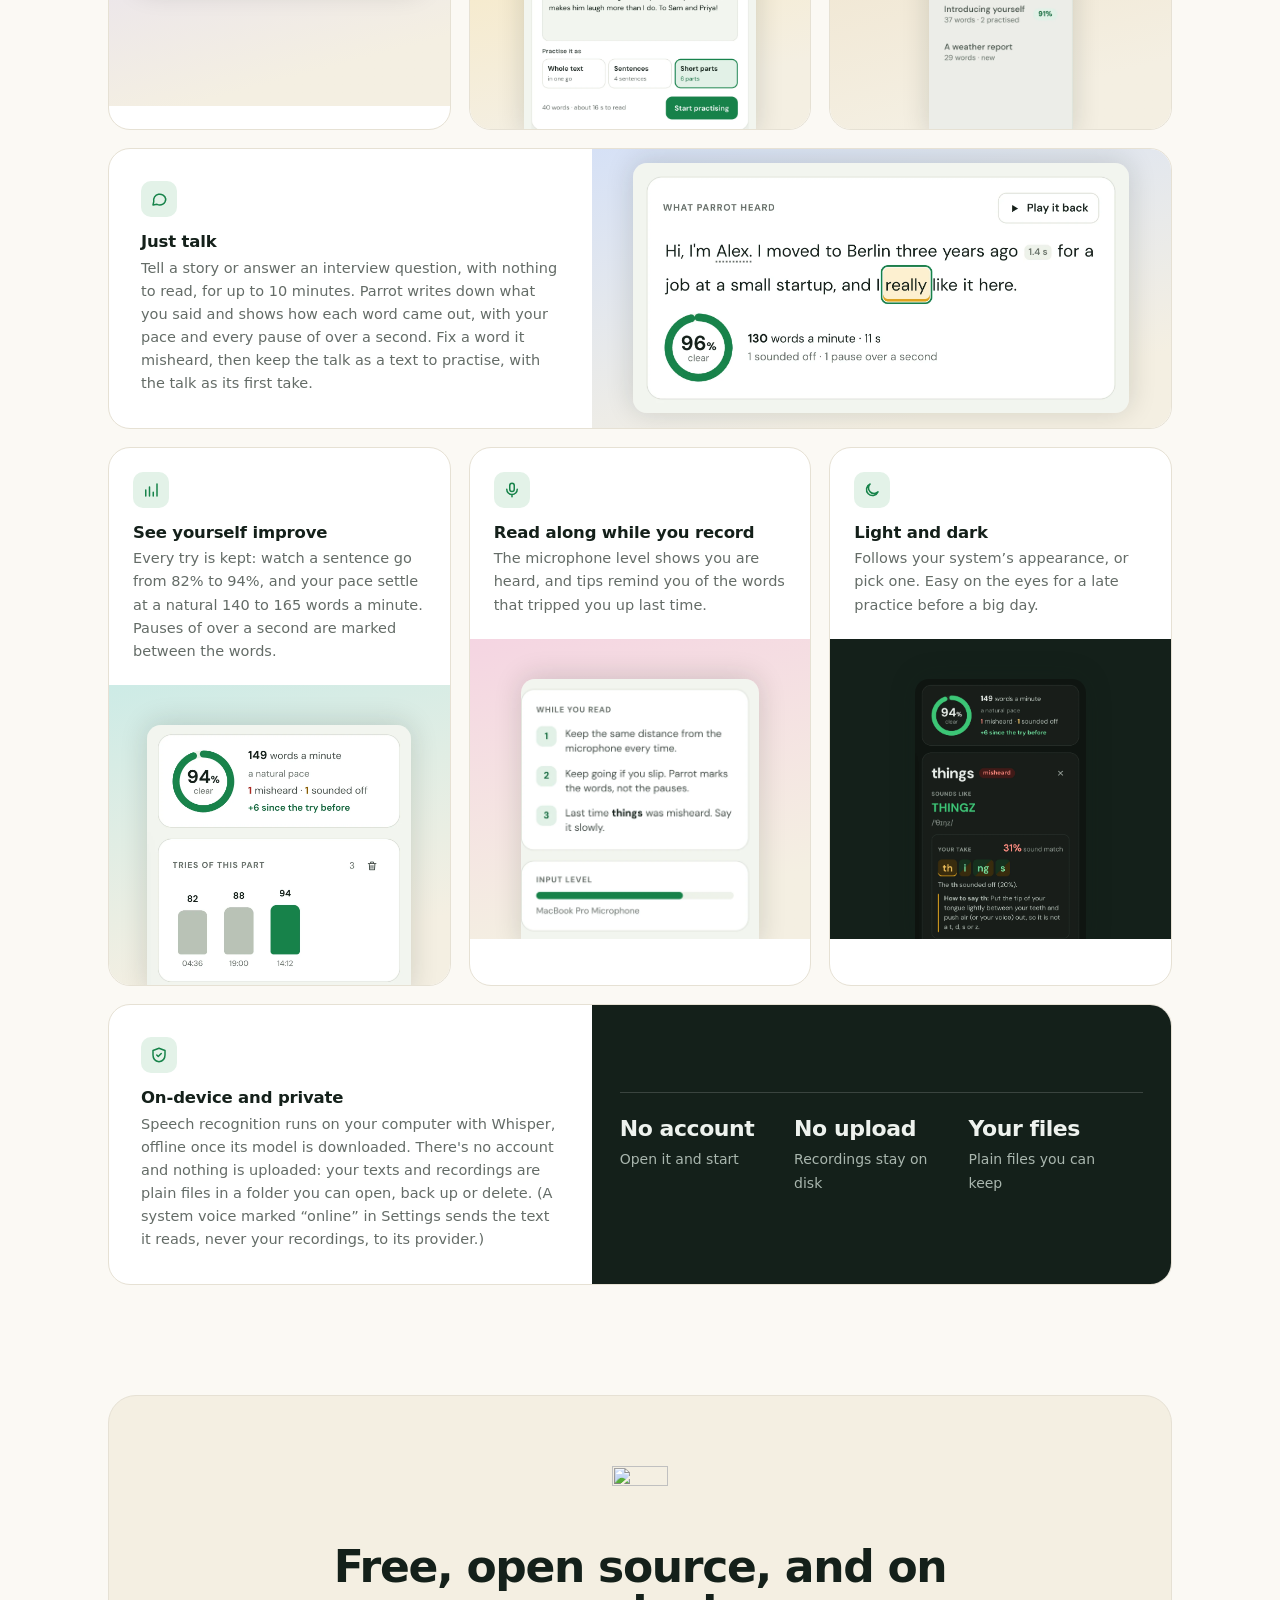
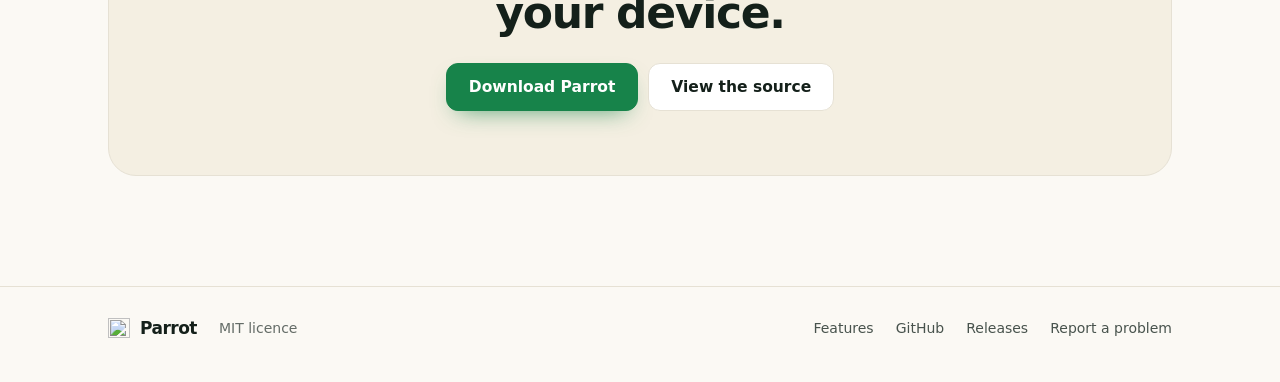
==== commit bc8cea5d: "docs: Retake the site's screenshots and add Just talk The screenshots predated 0.2.0: the word card " ====
--- a/docs/features/index.html
+++ b/docs/features/index.html
@@ -4,7 +4,7 @@
 <meta charset="utf-8">
 <meta name="viewport" content="width=device-width, initial-scale=1">
 <title>Features — Parrot</title>
-<meta name="description" content="Everything Parrot does: a word-by-word check of your reading, how each word should sound, practice on a single word, your take next to the correct one, any text you paste, your progress, and on-device transcription.">
+<meta name="description" content="Everything Parrot does: a word-by-word check of your reading, how each word should sound, practice on a single word, your take next to the correct one, talking freely with nothing to read, any text you paste, your progress, and on-device transcription.">
 <link rel="canonical" href="https://qwertymuzaffar.github.io/parrot/features/">
 <meta property="og:type" content="website">
 <meta property="og:url" content="https://qwertymuzaffar.github.io/parrot/features/">
@@ -15,7 +15,7 @@
 <link rel="icon" type="image/png" href="../favicon.png">
 <link rel="apple-touch-icon" href="../apple-touch-icon.png">
 <link rel="preload" href="../fonts/dm-sans.woff2" as="font" type="font/woff2" crossorigin>
-<link rel="stylesheet" href="../site.css?v=3">
+<link rel="stylesheet" href="../site.css?v=4">
 </head>
 <body>
 <header class="nav">
@@ -46,9 +46,9 @@
       <div class="text">
         <div class="ico"><svg width="18" height="18" viewBox="0 0 24 24" fill="none" stroke="currentColor" stroke-width="2" stroke-linecap="round" stroke-linejoin="round" aria-hidden="true"><path d="M4 7h16M4 12h10M4 17h7"/></svg></div>
         <h3>A verdict for every word</h3>
-        <p>Words a listener would hear as something else turn red, with what was heard. Words that were close but not quite turn amber.</p>
+        <p>Words a listener would hear as something else turn red, with what was heard. Words that were close but not quite turn amber. Mark a name once, and it never counts as misheard.</p>
       </div>
-      <div class="art coral"><img src="words.webp" width="1194" height="1164" alt="A sentence with things marked red and tagged heard sinks, above a waveform with the same stretch in red." loading="lazy"></div>
+      <div class="art coral"><img src="words.webp" width="1452" height="1338" alt="A sentence with beautiful marked amber and things marked red and tagged heard sinks, above a waveform of the take with the same stretches in amber and red." loading="lazy"></div>
     </article>
     <article class="card">
       <div class="text">
@@ -56,7 +56,7 @@
         <h3>How it should sound</h3>
         <p>Click a word to see it spelled the way it sounds, with its stress and IPA, and hear it alone or slowed down.</p>
       </div>
-      <div class="art green"><img src="sounds.webp" width="1014" height="1056" alt="The word card for things: sounds like THINGZ, IPA θɪŋz, heard as sinks, with buttons to hear it, slowly, yours, and compare." loading="lazy"></div>
+      <div class="art green"><img src="sounds.webp" width="1026" height="1182" alt="The word card for things: sounds like THINGZ, IPA θɪŋz, then its sounds th, i, ng and s as you said them, th marked, with a tip on how to say th." loading="lazy"></div>
     </article>
     <article class="card">
       <div class="text">
@@ -64,7 +64,7 @@
         <h3>Yours, then the right one</h3>
         <p>Play your take with each word lit as you said it, or a single word cut from it, followed by the correct reading.</p>
       </div>
-      <div class="art blue middle"><img src="compare.webp" width="1233" height="330" alt="The record button with Mine and Mine, then correct beside it." loading="lazy"></div>
+      <div class="art blue middle"><img src="compare.webp" width="1233" height="294" alt="The record button with Mine and Mine, then correct beside it." loading="lazy"></div>
     </article>
     <article class="card wide">
       <div class="text">
@@ -72,14 +72,7 @@
         <h3>Practise one word</h3>
         <p>Each sound of a word is marked as you said it: green, amber or red, half green when it was right but not sure, with a tip on how to make the weakest. Then record just that word, as often as you like, without touching the sentence's score.</p>
       </div>
-      <div class="art mint middle">
-        <div class="mini" role="img" aria-label="The word card for things after three tries of the word alone: 64, 81 and 92 percent sound match. Its sounds th, i, ng and s are green, th only half green, with a tip on how to say th.">
-          <div class="top"><b>things</b><span>92% sound match</span></div>
-          <div class="units"><span class="fair">th</span><span>i</span><span>ng</span><span>s</span></div>
-          <p><b>th</b> was the least sure. Put the tip of your tongue lightly between your teeth and push air out, so it is not a t, d, s or z.</p>
-          <div class="tries"><span>64%</span><span>81%</span><span class="last">92%</span></div>
-        </div>
-      </div>
+      <div class="art mint middle"><img src="word.webp" width="1026" height="759" alt="Word practice for things after three tries of the word alone: 92% sound match, every sound green, and the tries at 92, 81 and 64 percent." loading="lazy"></div>
     </article>
     <article class="card">
       <div class="text">
@@ -87,7 +80,7 @@
         <h3>Listen at your speed</h3>
         <p>Hear each part read at full speed or slowed to 0.75 or 0.6, with every word lit as it is spoken.</p>
       </div>
-      <div class="art lilac middle"><img src="speed.webp" width="870" height="228" alt="The Listen button with the speeds 0.6, 0.75 and 1 times." loading="lazy"></div>
+      <div class="art lilac middle"><img src="speed.webp" width="858" height="216" alt="The Listen button with the speeds 0.6, 0.75 and 1 times." loading="lazy"></div>
     </article>
     <article class="card">
       <div class="text">
@@ -95,7 +88,7 @@
         <h3>Practise any text</h3>
         <p>Paste an interview answer, a talk, a toast. Practise it whole, sentence by sentence, or in short parts cut at commas.</p>
       </div>
-      <div class="art amber"><img src="texts.webp" width="1332" height="1542" alt="The new-text box with a wedding toast pasted in, and the choice to practise it whole, in 3 sentences or in 6 short parts." loading="lazy"></div>
+      <div class="art amber"><img src="texts.webp" width="1344" height="1554" alt="The new-text box with a wedding toast pasted in, and the choice to practise it whole, in 4 sentences or in 6 short parts." loading="lazy"></div>
     </article>
     <article class="card">
       <div class="text">
@@ -103,15 +96,23 @@
         <h3>All your texts, in one place</h3>
         <p>Every text you paste is kept with its score, and opens where you left off. Search them, rename them, switch in a click.</p>
       </div>
-      <div class="art sand"><img src="library.webp" width="705" height="1330" alt="The list of texts: The northern lights at 96%, a job interview, a conference talk and a café order, each with its score." loading="lazy"></div>
+      <div class="art sand"><img src="library.webp" width="708" height="1320" alt="The list of texts: The northern lights at 94%, Introducing yourself at 91%, and A weather report, not practised yet." loading="lazy"></div>
+    </article>
+    <article class="card wide">
+      <div class="text">
+        <div class="ico"><svg width="18" height="18" viewBox="0 0 24 24" fill="none" stroke="currentColor" stroke-width="2" stroke-linecap="round" stroke-linejoin="round" aria-hidden="true"><path d="M21 12a8 8 0 0 1-11.6 7.1L4 20l1-4.6A8 8 0 1 1 21 12z"/></svg></div>
+        <h3>Just talk</h3>
+        <p>Tell a story or answer an interview question, with nothing to read, for up to 10 minutes. Parrot writes down what you said and shows how each word came out, with your pace and every pause of over a second. Fix a word it misheard, then keep the talk as a text to practise, with the talk as its first take.</p>
+      </div>
+      <div class="art blue middle"><img src="talk.webp" width="1749" height="882" alt="What Parrot heard of a talk: Hi, I'm Alex, with Alex underlined as a name, a pause of 1.4 seconds marked after three years ago, really marked amber, and the score 96% clear at 130 words a minute." loading="lazy"></div>
     </article>
     <article class="card">
       <div class="text">
         <div class="ico"><svg width="18" height="18" viewBox="0 0 24 24" fill="none" stroke="currentColor" stroke-width="2" stroke-linecap="round" stroke-linejoin="round" aria-hidden="true"><path d="M5 20V12M10 20V8M15 20v-5M20 20V4"/></svg></div>
         <h3>See yourself improve</h3>
-        <p>Every try is kept: watch a sentence go from 82% to 94%, and your pace settle at a natural 140 to 165 words a minute.</p>
+        <p>Every try is kept: watch a sentence go from 82% to 94%, and your pace settle at a natural 140 to 165 words a minute. Pauses of over a second are marked between the words.</p>
       </div>
-      <div class="art teal"><img src="progress.webp" width="1014" height="883" alt="The score ring at 94% clear, 157 words a minute, plus 6 since the try before, above a chart of tries at 82, 88 and 94." loading="lazy"></div>
+      <div class="art teal"><img src="progress.webp" width="1026" height="1041" alt="The score ring at 94% clear, 149 words a minute, a natural pace, 1 misheard and 1 sounded off, plus 6 since the try before, above a chart of tries at 82, 88 and 94." loading="lazy"></div>
     </article>
     <article class="card">
       <div class="text">
@@ -119,7 +120,7 @@
         <h3>Read along while you record</h3>
         <p>The microphone level shows you are heard, and tips remind you of the words that tripped you up last time.</p>
       </div>
-      <div class="art pink"><img src="recording.webp" width="1014" height="1071" alt="While you read: three tips, one naming the word things that was misheard last time, and the input level of the microphone." loading="lazy"></div>
+      <div class="art pink"><img src="recording.webp" width="984" height="1107" alt="While you read: three tips, one naming the word things that was misheard last time, and the input level of the microphone." loading="lazy"></div>
     </article>
     <article class="card">
       <div class="text">
@@ -127,7 +128,7 @@
         <h3>Light and dark</h3>
         <p>Follows your system’s appearance, or pick one. Easy on the eyes for a late practice before a big day.</p>
       </div>
-      <div class="art night"><img src="dark.webp" width="1014" height="1464" alt="The score and the word card for things in dark mode." loading="lazy"></div>
+      <div class="art night"><img src="dark.webp" width="1026" height="1605" alt="The score and the word card for things in dark mode." loading="lazy"></div>
     </article>
     <article class="card wide">
       <div class="text">
--- a/docs/site.css
+++ b/docs/site.css
@@ -236,19 +236,6 @@
 .art.mint { --tint: #d3eee4; }
 .card .art.night { background: #14201a; }
 .card .art.night::before { opacity: 0.5; }
-/* a word card drawn in HTML: the sounds of a word, a tip, and tries of the word alone */
-.mini { position: relative; width: 100%; max-width: 330px; background: var(--surface); border: 1px solid var(--line); border-radius: 16px; padding: 16px 18px; box-shadow: 0 -2px 28px rgba(20, 32, 26, 0.16); }
-.mini .top { display: flex; align-items: baseline; justify-content: space-between; gap: 10px; }
-.mini .top b { font-family: var(--display); font-size: 22px; letter-spacing: -0.02em; }
-.mini .top span { font-size: 13px; font-weight: 600; color: var(--green); }
-.mini .units { display: flex; gap: 4px; margin-top: 10px; }
-.mini .units span { font-size: 18px; font-weight: 600; line-height: 1; padding: 7px 9px; border-radius: 8px; background: var(--green-soft); color: var(--green); }
-.mini .units .fair { background: linear-gradient(135deg, var(--green-soft) 50%, var(--amber-soft) 50%); }
-.card .mini p { margin: 10px 0 0; font-size: 13px; line-height: 1.45; color: var(--ink-2); }
-.mini p b { color: var(--ink); }
-.mini .tries { display: flex; gap: 6px; margin-top: 12px; }
-.mini .tries span { flex: 1; text-align: center; font-size: 12.5px; font-weight: 600; padding: 3px 0; border-radius: 99px; background: var(--cream); color: var(--ink-2); }
-.mini .tries .last { background: var(--green); color: var(--green-ink); }
 /* the privacy card spans the rest of its row, its facts on the dark band */
 /* the privacy card closes the grid on a row of its own: text on the left, the facts on the dark band */
 .card.wide { grid-column: 1 / -1; }
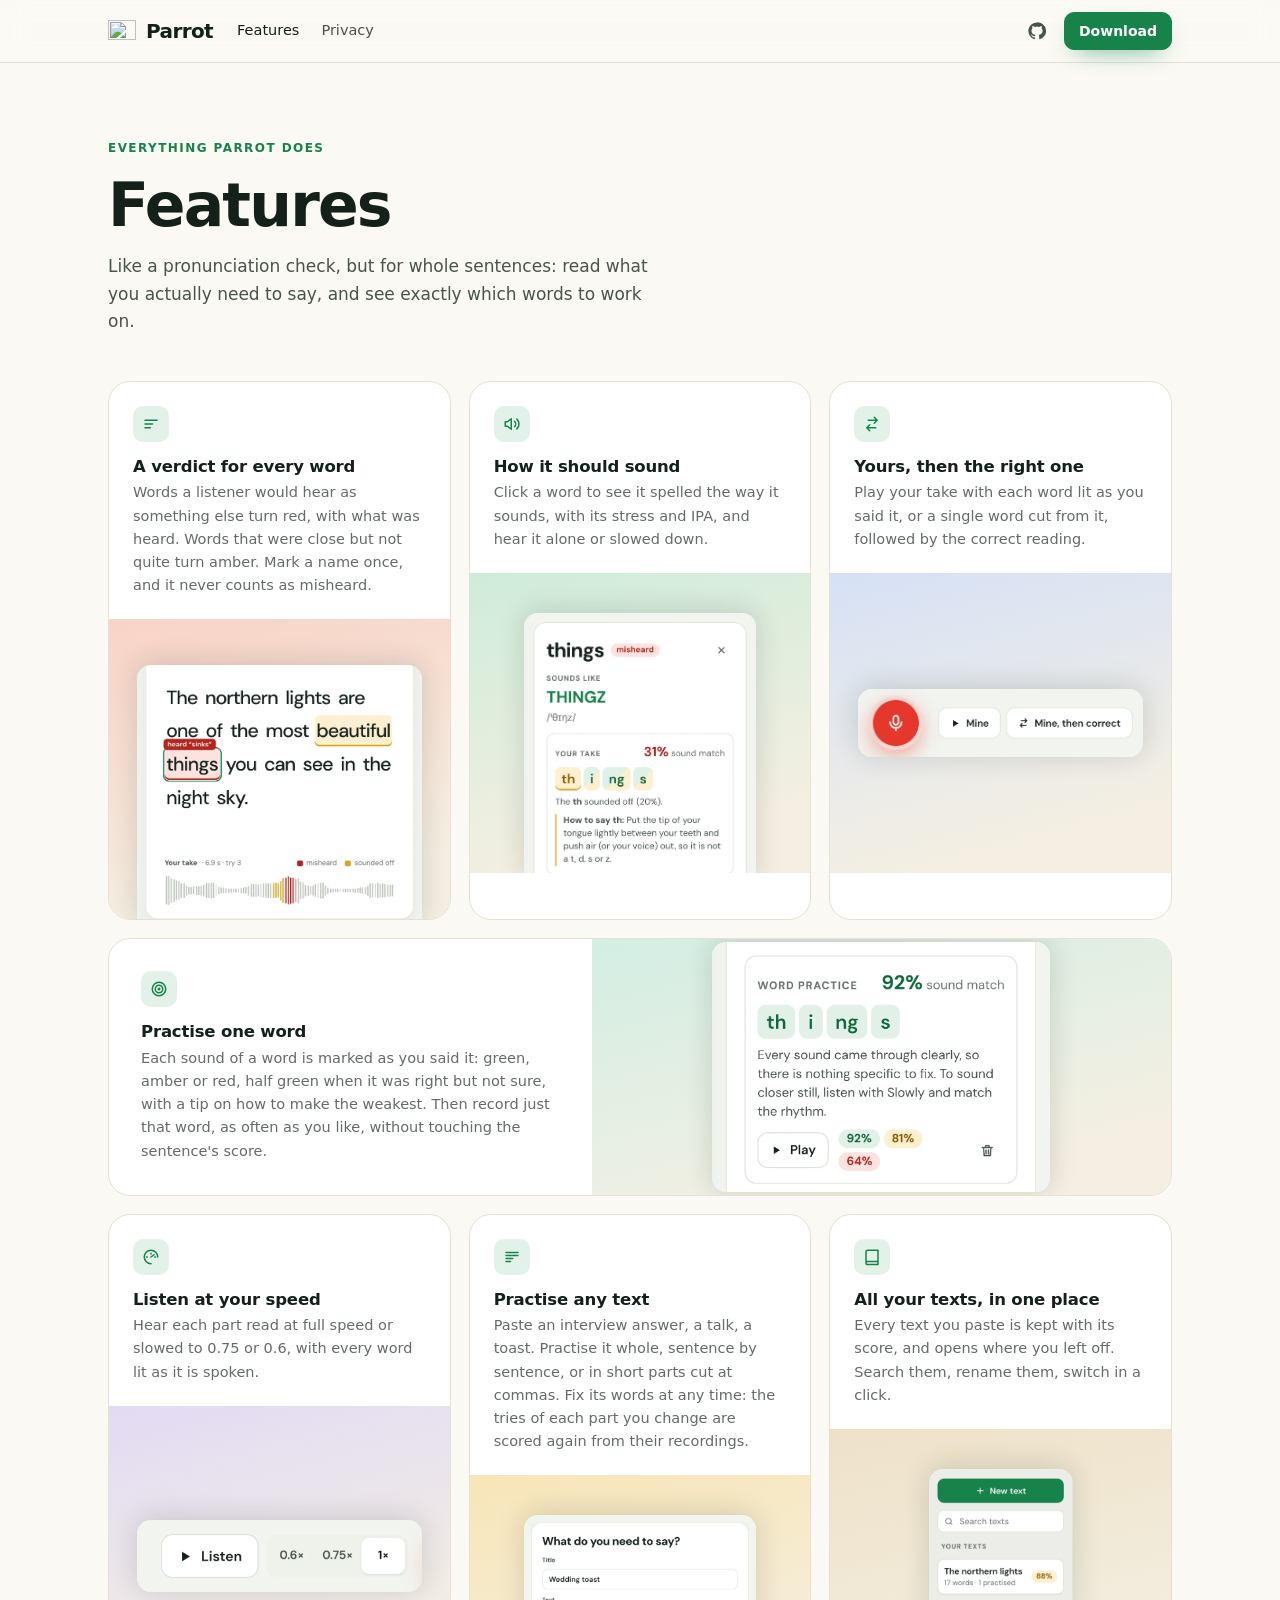
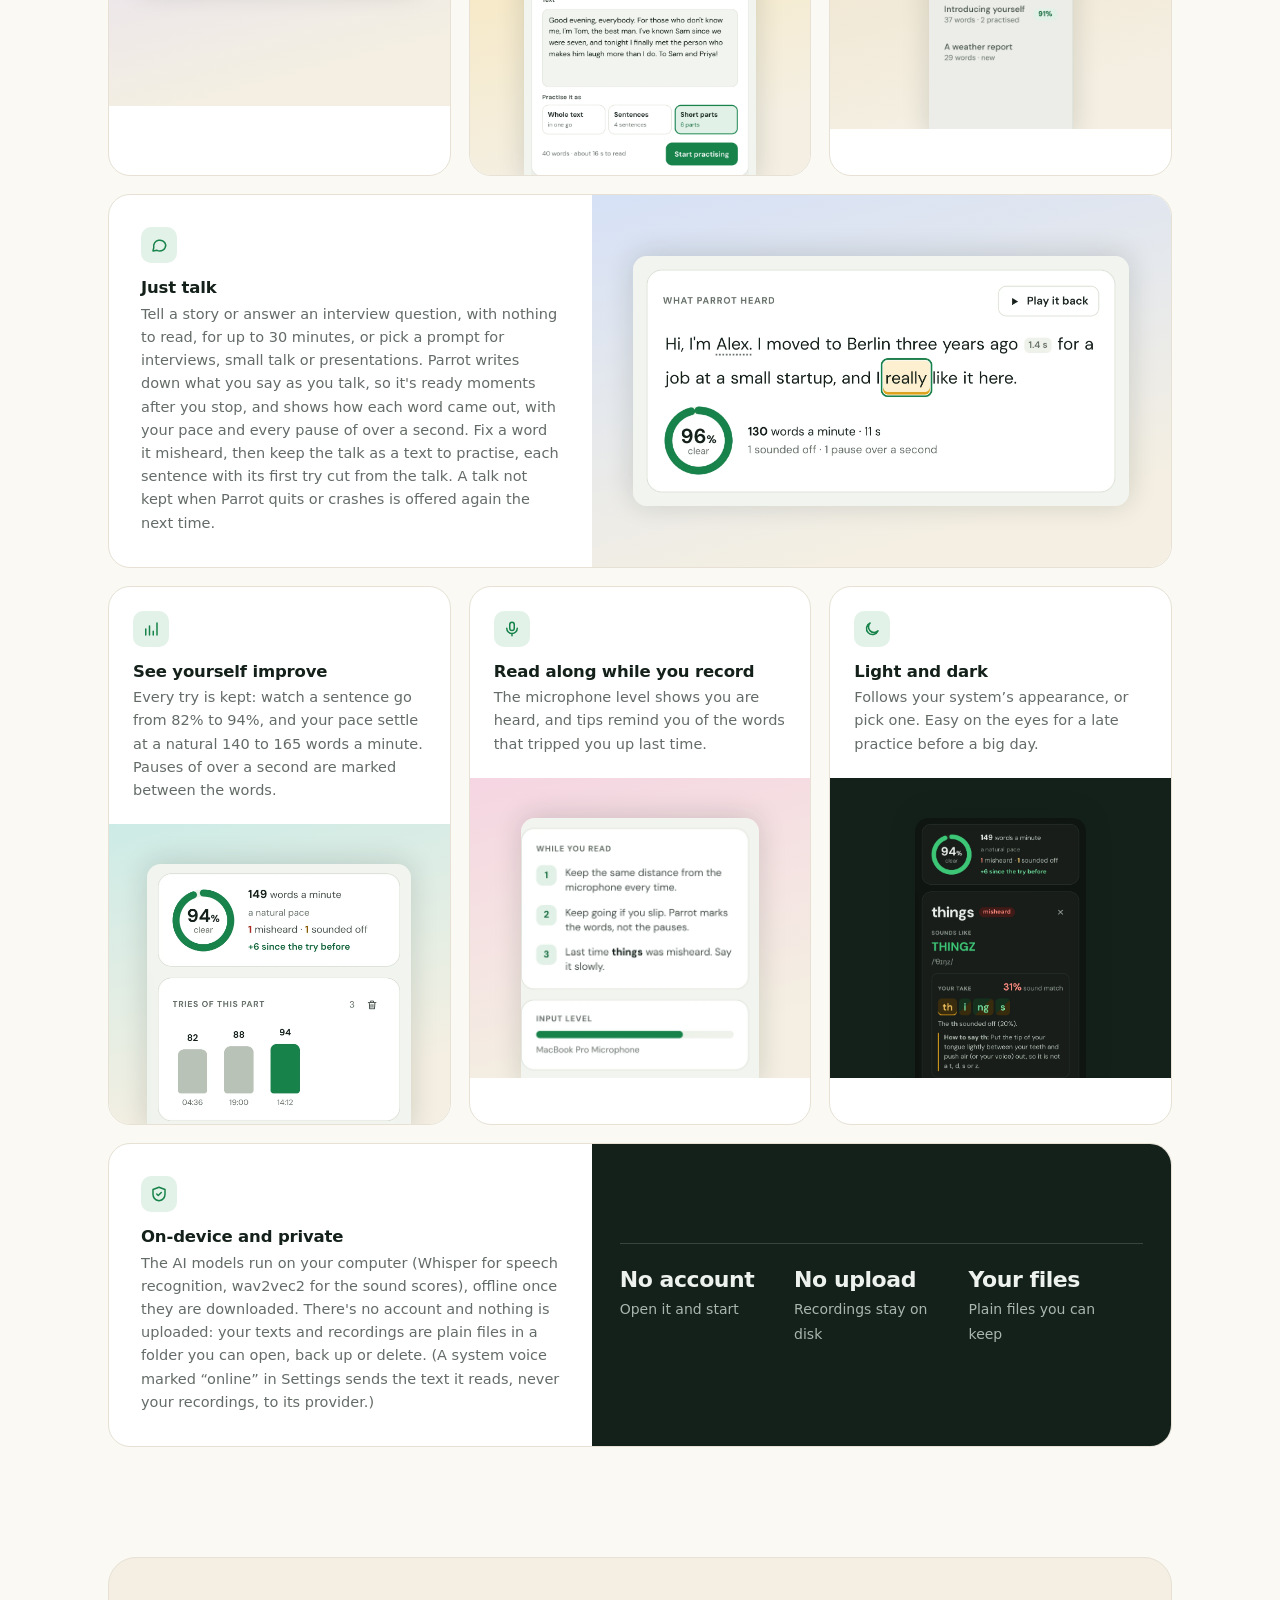
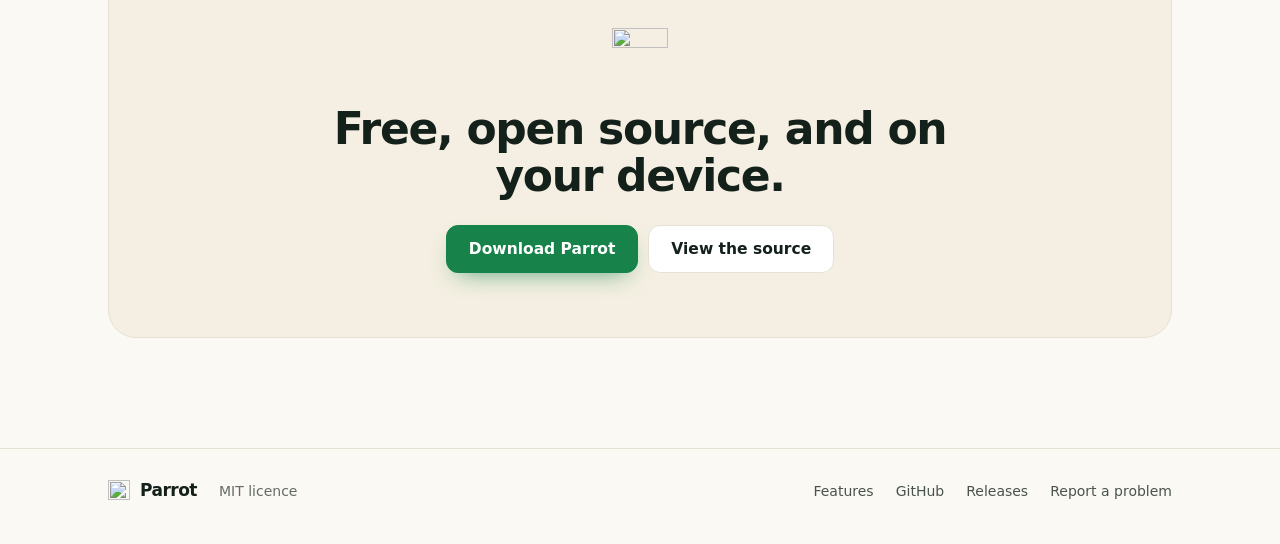
==== commit 63626215: "docs: Bring the website up to date with Speak freely The site still said a talk could last 10 minute" ====
--- a/docs/features/index.html
+++ b/docs/features/index.html
@@ -4,12 +4,12 @@
 <meta charset="utf-8">
 <meta name="viewport" content="width=device-width, initial-scale=1">
 <title>Features — Parrot</title>
-<meta name="description" content="Everything Parrot does: a word-by-word check of your reading, how each word should sound, practice on a single word, your take next to the correct one, talking freely with nothing to read, any text you paste, your progress, and on-device transcription.">
+<meta name="description" content="Everything Parrot does: a word-by-word check of your reading, how each word should sound, practice on a single word, your take next to the correct one, talking freely with nothing to read, any text you paste, your progress, and on-device AI transcription.">
 <link rel="canonical" href="https://qwertymuzaffar.github.io/parrot/features/">
 <meta property="og:type" content="website">
 <meta property="og:url" content="https://qwertymuzaffar.github.io/parrot/features/">
 <meta property="og:title" content="Parrot features">
-<meta property="og:description" content="A verdict for every word you read aloud, how it should sound, and practice on the words that trip you up. Free, open source, on-device.">
+<meta property="og:description" content="A verdict for every word you read aloud, how it should sound, and practice on the words that trip you up. Free, open source, on-device AI.">
 <meta property="og:image" content="https://qwertymuzaffar.github.io/parrot/practice.webp">
 <meta name="twitter:card" content="summary_large_image">
 <link rel="icon" type="image/png" href="../favicon.png">
@@ -86,7 +86,7 @@
       <div class="text">
         <div class="ico"><svg width="18" height="18" viewBox="0 0 24 24" fill="none" stroke="currentColor" stroke-width="2" stroke-linecap="round" stroke-linejoin="round" aria-hidden="true"><path d="M4 6h16M4 10h16M4 14h9M4 18h6"/></svg></div>
         <h3>Practise any text</h3>
-        <p>Paste an interview answer, a talk, a toast. Practise it whole, sentence by sentence, or in short parts cut at commas.</p>
+        <p>Paste an interview answer, a talk, a toast. Practise it whole, sentence by sentence, or in short parts cut at commas. Fix its words at any time: the tries of each part you change are scored again from their recordings.</p>
       </div>
       <div class="art amber"><img src="texts.webp" width="1344" height="1554" alt="The new-text box with a wedding toast pasted in, and the choice to practise it whole, in 4 sentences or in 6 short parts." loading="lazy"></div>
     </article>
@@ -102,7 +102,7 @@
       <div class="text">
         <div class="ico"><svg width="18" height="18" viewBox="0 0 24 24" fill="none" stroke="currentColor" stroke-width="2" stroke-linecap="round" stroke-linejoin="round" aria-hidden="true"><path d="M21 12a8 8 0 0 1-11.6 7.1L4 20l1-4.6A8 8 0 1 1 21 12z"/></svg></div>
         <h3>Just talk</h3>
-        <p>Tell a story or answer an interview question, with nothing to read, for up to 10 minutes. Parrot writes down what you said and shows how each word came out, with your pace and every pause of over a second. Fix a word it misheard, then keep the talk as a text to practise, with the talk as its first take.</p>
+        <p>Tell a story or answer an interview question, with nothing to read, for up to 30 minutes, or pick a prompt for interviews, small talk or presentations. Parrot writes down what you say as you talk, so it's ready moments after you stop, and shows how each word came out, with your pace and every pause of over a second. Fix a word it misheard, then keep the talk as a text to practise, each sentence with its first try cut from the talk. A talk not kept when Parrot quits or crashes is offered again the next time.</p>
       </div>
       <div class="art blue middle"><img src="talk.webp" width="1749" height="882" alt="What Parrot heard of a talk: Hi, I'm Alex, with Alex underlined as a name, a pause of 1.4 seconds marked after three years ago, really marked amber, and the score 96% clear at 130 words a minute." loading="lazy"></div>
     </article>
@@ -134,7 +134,7 @@
       <div class="text">
         <div class="ico"><svg width="18" height="18" viewBox="0 0 24 24" fill="none" stroke="currentColor" stroke-width="2" stroke-linecap="round" stroke-linejoin="round" aria-hidden="true"><path d="M12 3 4 6v6c0 5 3.4 8.3 8 9 4.6-.7 8-4 8-9V6z"/><path d="m9 12 2 2 4-4"/></svg></div>
         <h3>On-device and private</h3>
-        <p>Speech recognition runs on your computer with Whisper, offline once its model is downloaded. There's no account and nothing is uploaded: your texts and recordings are plain files in a folder you can open, back up or delete. (A system voice marked “online” in Settings sends the text it reads, never your recordings, to its provider.)</p>
+        <p>The AI models run on your computer (Whisper for speech recognition, wav2vec2 for the sound scores), offline once they are downloaded. There's no account and nothing is uploaded: your texts and recordings are plain files in a folder you can open, back up or delete. (A system voice marked “online” in Settings sends the text it reads, never your recordings, to its provider.)</p>
       </div>
       <div class="art night private">
         <div class="facts">
